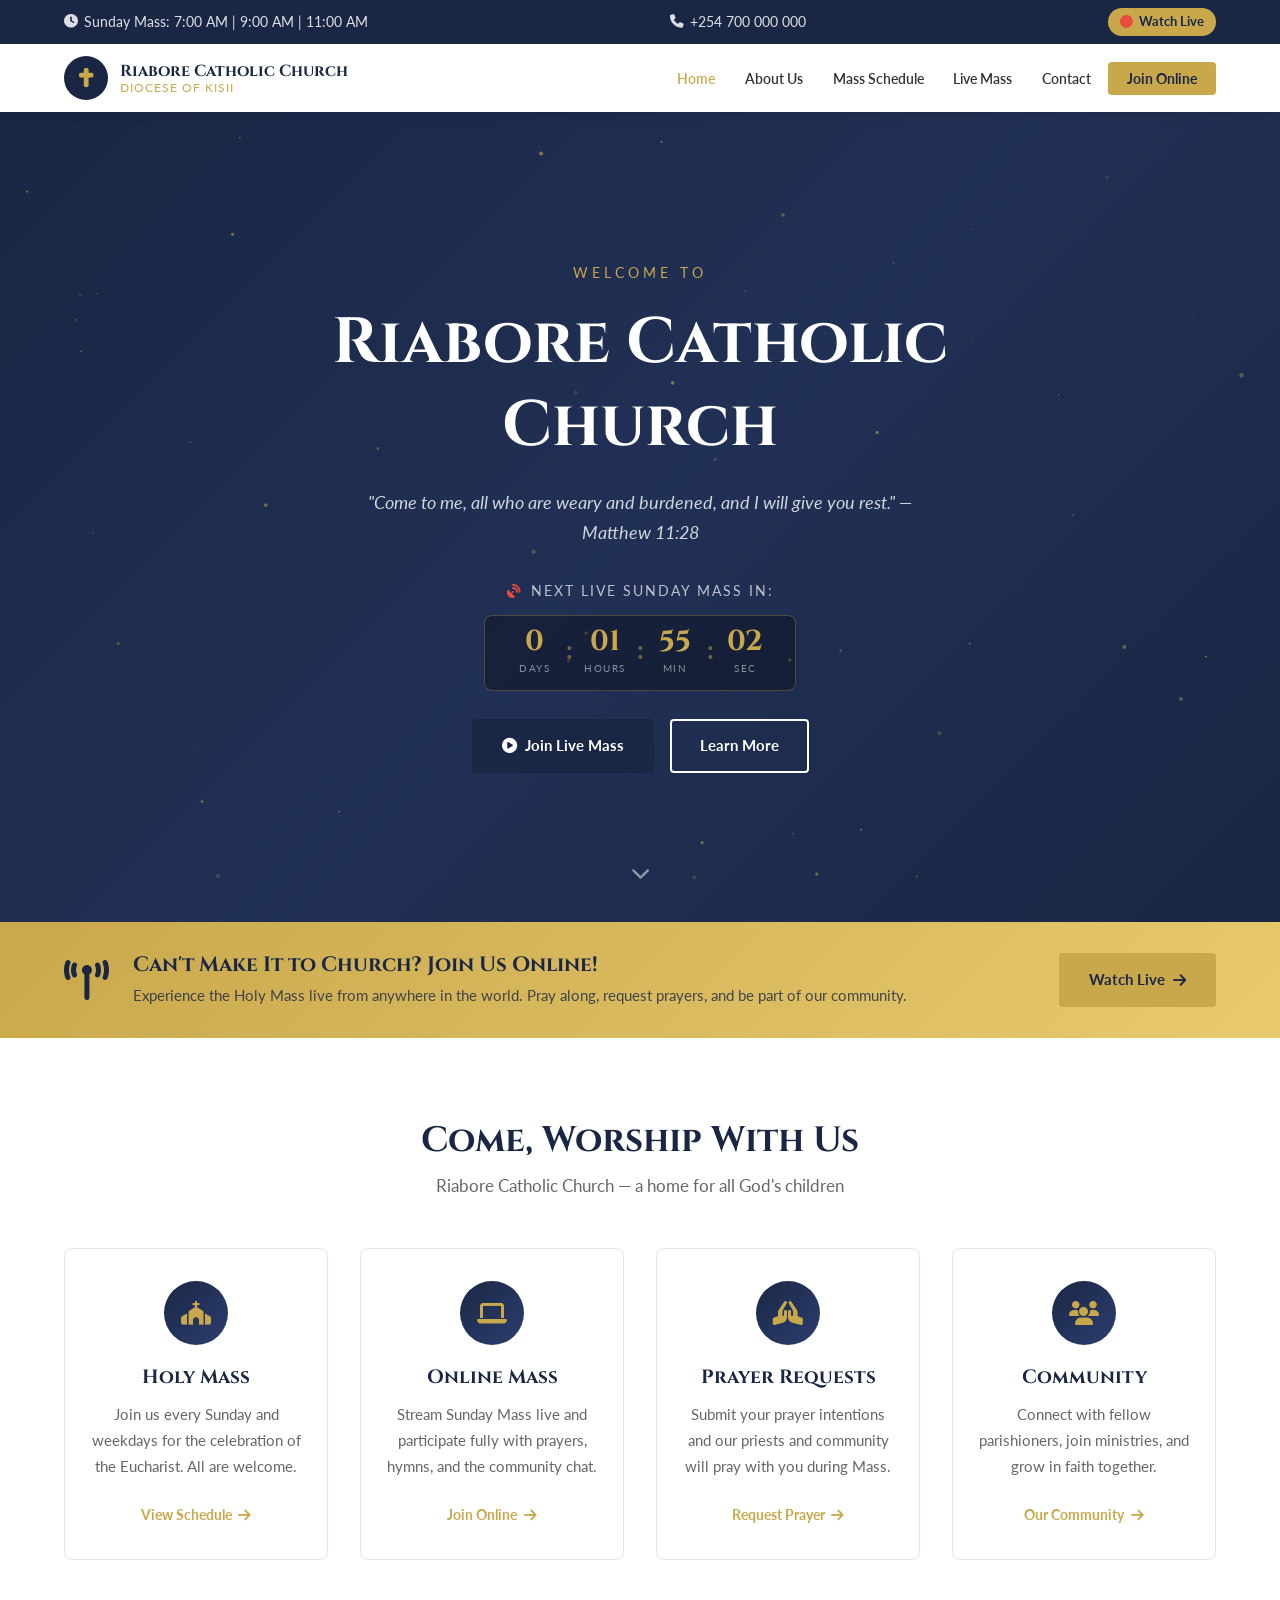
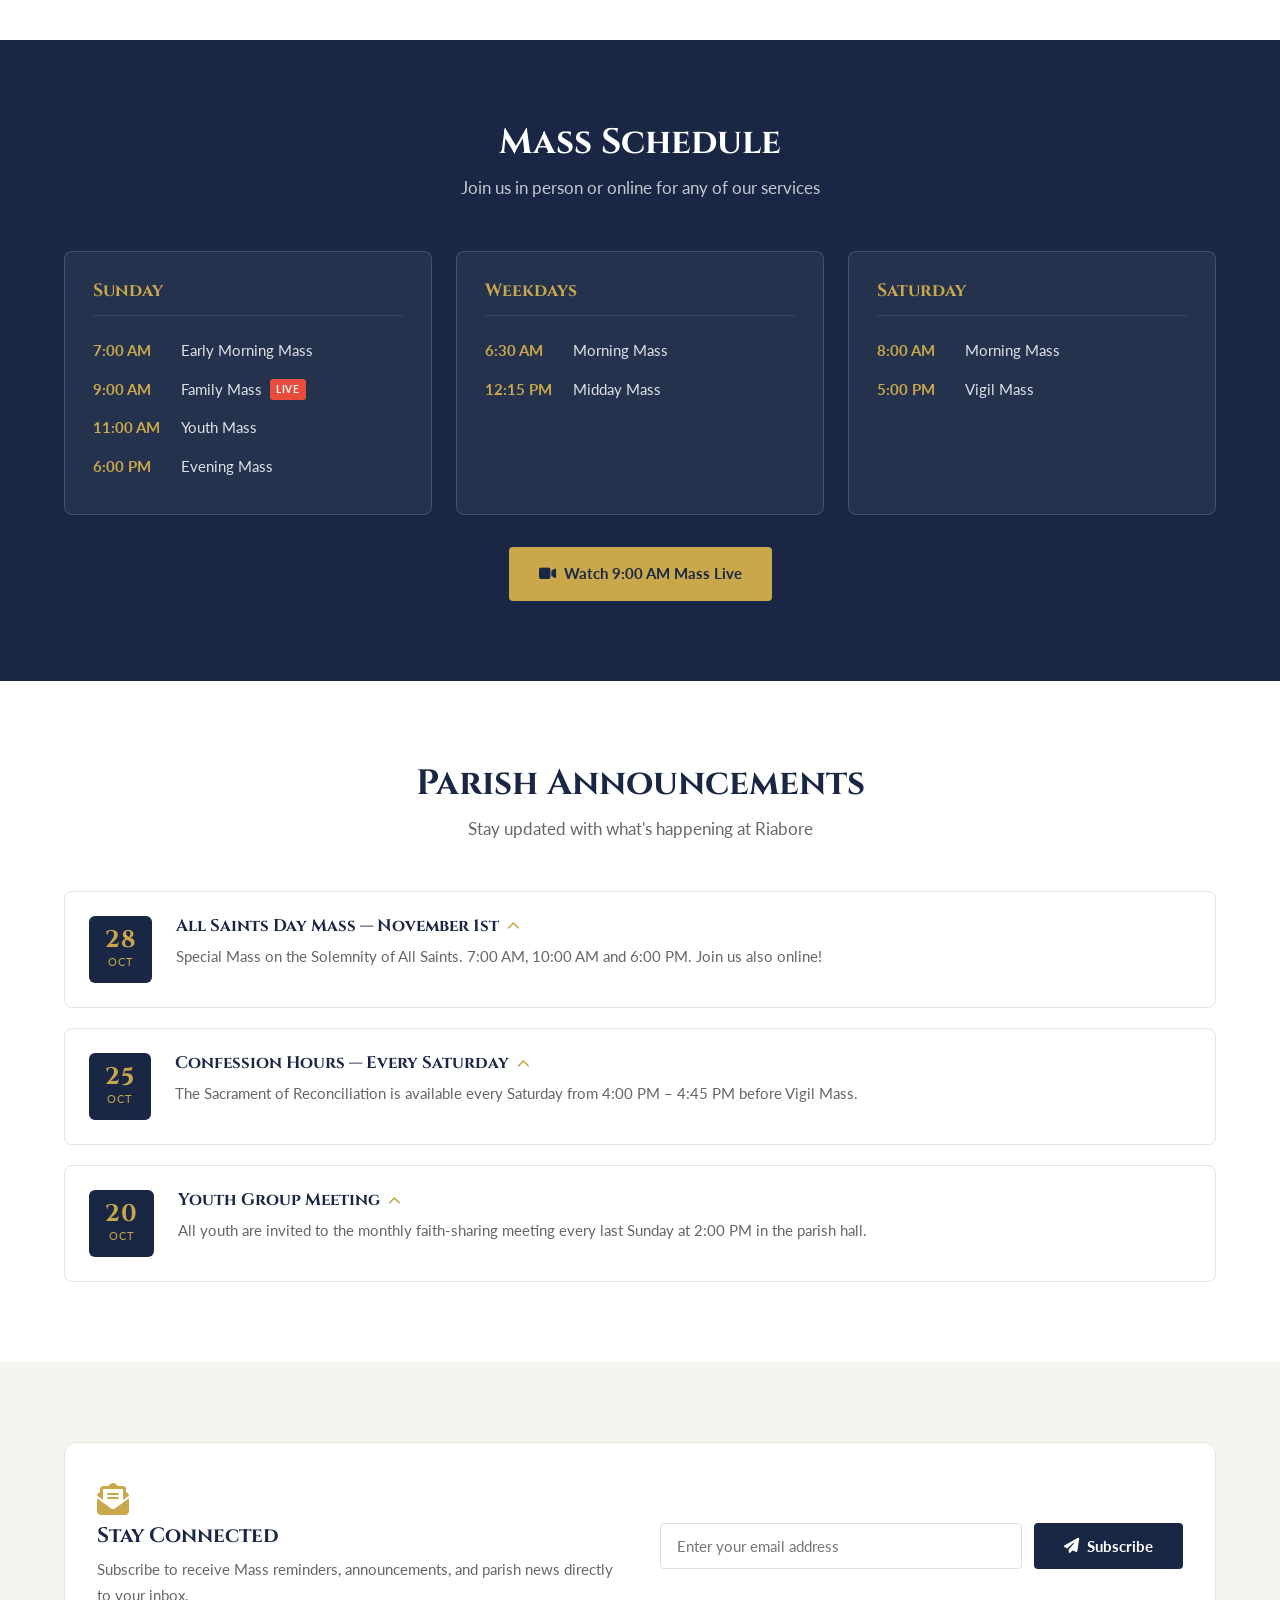
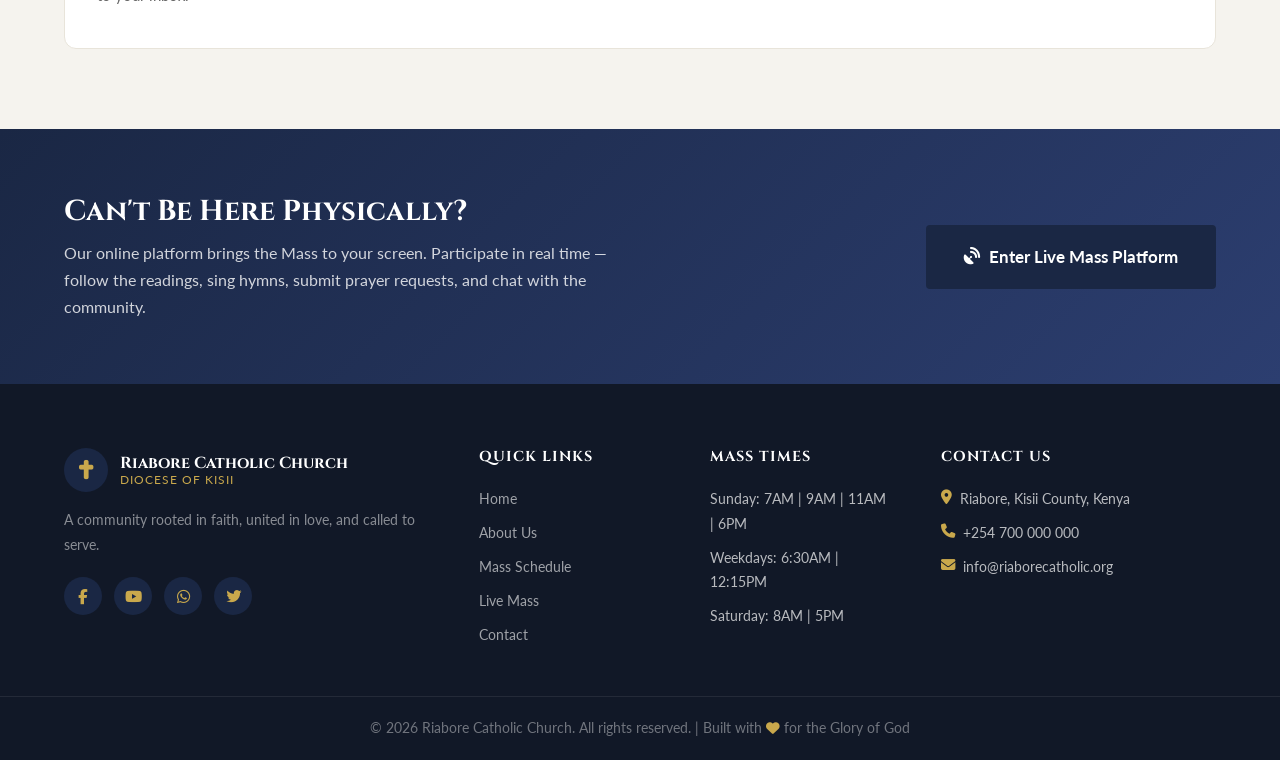
==== index.html @ 6af6143c "goddy" ====
<!DOCTYPE html>
<html lang="en">
<head>
  <meta charset="UTF-8" />
  <meta name="viewport" content="width=device-width, initial-scale=1.0"/>
  <title>Riabore Catholic Church</title>
  <link rel="stylesheet" href="style.css" />
  <link href="https://fonts.googleapis.com/css2?family=Cinzel:wght@400;600;700&family=Lato:wght@300;400;700&display=swap" rel="stylesheet"/>
  <link rel="stylesheet" href="https://cdnjs.cloudflare.com/ajax/libs/font-awesome/6.5.0/css/all.min.css"/>
</head>
<body>

  <!-- Top Bar -->
  <div class="top-bar">
    <div class="container">
      <span><i class="fas fa-clock"></i> Sunday Mass: 7:00 AM | 9:00 AM | 11:00 AM</span>
      <span><i class="fas fa-phone"></i> +254 700 000 000</span>
      <a href="live.html" class="live-badge"><i class="fas fa-circle pulse-red"></i> Watch Live</a>
    </div>
  </div>

  <!-- Navigation -->
  <nav class="navbar">
    <div class="container nav-inner">
      <div class="logo">
        <div class="logo-icon"><i class="fas fa-cross"></i></div>
        <div class="logo-text">
          <span class="church-name">Riabore Catholic Church</span>
          <span class="church-sub">Diocese of Kisii</span>
        </div>
      </div>
      <button class="hamburger" id="hamburger" aria-label="Toggle menu" aria-expanded="false">
        <span></span><span></span><span></span>
      </button>
      <ul class="nav-links" id="navLinks">
        <li><a href="index.html" class="active">Home</a></li>
        <li><a href="about.html">About Us</a></li>
        <li><a href="schedule.html">Mass Schedule</a></li>
        <li><a href="live.html">Live Mass</a></li>
        <li><a href="contact.html">Contact</a></li>
        <li><a href="live.html" class="btn-join">Join Online</a></li>
      </ul>
    </div>
  </nav>

  <!-- Hero Section -->
  <section class="hero">
    <div class="hero-overlay"></div>
    <!-- Particle canvas injected by app.js -->
    <div class="hero-content">
      <p class="hero-sub">Welcome to</p>
      <h1>Riabore Catholic Church</h1>
      <p class="hero-verse">"Come to me, all who are weary and burdened, and I will give you rest." — Matthew 11:28</p>

      <!-- Countdown Timer -->
      <div class="countdown-wrapper">
        <p class="countdown-label"><i class="fas fa-satellite-dish pulse-red"></i> Next Live Sunday Mass in:</p>
        <div id="massCountdown" class="countdown-display">
          <div class="countdown-unit"><span>--</span><small>Days</small></div>
          <div class="countdown-sep">:</div>
          <div class="countdown-unit"><span>--</span><small>Hours</small></div>
          <div class="countdown-sep">:</div>
          <div class="countdown-unit"><span>--</span><small>Min</small></div>
          <div class="countdown-sep">:</div>
          <div class="countdown-unit"><span>--</span><small>Sec</small></div>
        </div>
      </div>

      <div class="hero-buttons">
        <a href="live.html" class="btn btn-primary"><i class="fas fa-play-circle"></i> Join Live Mass</a>
        <a href="about.html" class="btn btn-outline">Learn More</a>
      </div>
    </div>
    <div class="hero-scroll"><i class="fas fa-chevron-down"></i></div>
  </section>

  <!-- Live Mass Banner -->
  <section class="live-banner">
    <div class="container live-banner-inner">
      <div class="live-icon"><i class="fas fa-broadcast-tower"></i></div>
      <div class="live-text">
        <h3>Can't Make It to Church? Join Us Online!</h3>
        <p>Experience the Holy Mass live from anywhere in the world. Pray along, request prayers, and be part of our community.</p>
      </div>
      <a href="live.html" class="btn btn-gold">Watch Live <i class="fas fa-arrow-right"></i></a>
    </div>
  </section>

  <!-- Quick Info Cards -->
  <section class="info-section section-pad">
    <div class="container">
      <div class="section-header">
        <h2>Come, Worship With Us</h2>
        <p>Riabore Catholic Church — a home for all God's children</p>
      </div>
      <div class="cards-grid">
        <div class="card">
          <div class="card-icon"><i class="fas fa-church"></i></div>
          <h3>Holy Mass</h3>
          <p>Join us every Sunday and weekdays for the celebration of the Eucharist. All are welcome.</p>
          <a href="schedule.html" class="card-link">View Schedule <i class="fas fa-arrow-right"></i></a>
        </div>
        <div class="card">
          <div class="card-icon"><i class="fas fa-laptop"></i></div>
          <h3>Online Mass</h3>
          <p>Stream Sunday Mass live and participate fully with prayers, hymns, and the community chat.</p>
          <a href="live.html" class="card-link">Join Online <i class="fas fa-arrow-right"></i></a>
        </div>
        <div class="card">
          <div class="card-icon"><i class="fas fa-hands-praying"></i></div>
          <h3>Prayer Requests</h3>
          <p>Submit your prayer intentions and our priests and community will pray with you during Mass.</p>
          <a href="live.html#prayer" class="card-link">Request Prayer <i class="fas fa-arrow-right"></i></a>
        </div>
        <div class="card">
          <div class="card-icon"><i class="fas fa-users"></i></div>
          <h3>Community</h3>
          <p>Connect with fellow parishioners, join ministries, and grow in faith together.</p>
          <a href="about.html" class="card-link">Our Community <i class="fas fa-arrow-right"></i></a>
        </div>
      </div>
    </div>
  </section>

  <!-- Mass Times Section -->
  <section class="mass-times section-pad bg-navy">
    <div class="container">
      <div class="section-header white">
        <h2>Mass Schedule</h2>
        <p>Join us in person or online for any of our services</p>
      </div>
      <div class="times-grid">
        <div class="time-card">
          <h3>Sunday</h3>
          <ul>
            <li><span>7:00 AM</span> Early Morning Mass</li>
            <li><span>9:00 AM</span> Family Mass <span class="tag-live">LIVE</span></li>
            <li><span>11:00 AM</span> Youth Mass</li>
            <li><span>6:00 PM</span> Evening Mass</li>
          </ul>
        </div>
        <div class="time-card">
          <h3>Weekdays</h3>
          <ul>
            <li><span>6:30 AM</span> Morning Mass</li>
            <li><span>12:15 PM</span> Midday Mass</li>
          </ul>
        </div>
        <div class="time-card">
          <h3>Saturday</h3>
          <ul>
            <li><span>8:00 AM</span> Morning Mass</li>
            <li><span>5:00 PM</span> Vigil Mass</li>
          </ul>
        </div>
      </div>
      <div style="text-align:center; margin-top:2rem;">
        <a href="live.html" class="btn btn-gold"><i class="fas fa-video"></i> Watch 9:00 AM Mass Live</a>
      </div>
    </div>
  </section>

  <!-- Announcements -->
  <section class="announcements section-pad">
    <div class="container">
      <div class="section-header">
        <h2>Parish Announcements</h2>
        <p>Stay updated with what's happening at Riabore</p>
      </div>
      <div class="announce-list">
        <div class="announce-item">
          <div class="announce-date"><span>28</span>OCT</div>
          <div class="announce-body">
            <h4>All Saints Day Mass — November 1st</h4>
            <p>Special Mass on the Solemnity of All Saints. 7:00 AM, 10:00 AM and 6:00 PM. Join us also online!</p>
          </div>
        </div>
        <div class="announce-item">
          <div class="announce-date"><span>25</span>OCT</div>
          <div class="announce-body">
            <h4>Confession Hours — Every Saturday</h4>
            <p>The Sacrament of Reconciliation is available every Saturday from 4:00 PM – 4:45 PM before Vigil Mass.</p>
          </div>
        </div>
        <div class="announce-item">
          <div class="announce-date"><span>20</span>OCT</div>
          <div class="announce-body">
            <h4>Youth Group Meeting</h4>
            <p>All youth are invited to the monthly faith-sharing meeting every last Sunday at 2:00 PM in the parish hall.</p>
          </div>
        </div>
      </div>
    </div>
  </section>

  <!-- Newsletter Signup -->
  <section class="section-pad bg-light" id="newsletterSection">
    <div class="container">
      <div class="newsletter-box">
        <div class="newsletter-text">
          <i class="fas fa-envelope-open-text"></i>
          <h3>Stay Connected</h3>
          <p>Subscribe to receive Mass reminders, announcements, and parish news directly to your inbox.</p>
        </div>
        <form class="newsletter-form" novalidate>
          <input type="email" placeholder="Enter your email address" required aria-label="Email address"/>
          <button type="submit" class="btn btn-primary">
            <i class="fas fa-paper-plane"></i> Subscribe
          </button>
        </form>
      </div>
    </div>
  </section>

  <!-- CTA Section -->
  <section class="cta-section">
    <div class="container cta-inner">
      <div class="cta-text">
        <h2>Can't Be Here Physically?</h2>
        <p>Our online platform brings the Mass to your screen. Participate in real time — follow the readings, sing hymns, submit prayer requests, and chat with the community.</p>
      </div>
      <a href="live.html" class="btn btn-primary btn-lg"><i class="fas fa-satellite-dish"></i> Enter Live Mass Platform</a>
    </div>
  </section>

  <!-- Footer -->
  <footer class="footer">
    <div class="container footer-grid">
      <div class="footer-col">
        <div class="logo">
          <div class="logo-icon"><i class="fas fa-cross"></i></div>
          <div class="logo-text">
            <span class="church-name">Riabore Catholic Church</span>
            <span class="church-sub">Diocese of Kisii</span>
          </div>
        </div>
        <p class="footer-desc">A community rooted in faith, united in love, and called to serve.</p>
        <div class="social-links">
          <a href="#" title="Facebook"><i class="fab fa-facebook-f"></i></a>
          <a href="#" title="YouTube"><i class="fab fa-youtube"></i></a>
          <a href="#" title="WhatsApp"><i class="fab fa-whatsapp"></i></a>
          <a href="#" title="Twitter"><i class="fab fa-twitter"></i></a>
        </div>
      </div>
      <div class="footer-col">
        <h4>Quick Links</h4>
        <ul>
          <li><a href="index.html">Home</a></li>
          <li><a href="about.html">About Us</a></li>
          <li><a href="schedule.html">Mass Schedule</a></li>
          <li><a href="live.html">Live Mass</a></li>
          <li><a href="contact.html">Contact</a></li>
        </ul>
      </div>
      <div class="footer-col">
        <h4>Mass Times</h4>
        <ul>
          <li>Sunday: 7AM | 9AM | 11AM | 6PM</li>
          <li>Weekdays: 6:30AM | 12:15PM</li>
          <li>Saturday: 8AM | 5PM</li>
        </ul>
      </div>
      <div class="footer-col">
        <h4>Contact Us</h4>
        <ul>
          <li><i class="fas fa-map-marker-alt"></i> Riabore, Kisii County, Kenya</li>
          <li><i class="fas fa-phone"></i> +254 700 000 000</li>
          <li><i class="fas fa-envelope"></i> info@riaborecatholic.org</li>
        </ul>
      </div>
    </div>
    <div class="footer-bottom">
      <p>&copy; 2026 Riabore Catholic Church. All rights reserved. | Built with <i class="fas fa-heart" style="color:#c9a84c"></i> for the Glory of God</p>
    </div>
  </footer>

  <script src="app.js"></script>
</body>
</html>
---- style.css ----
/* ===================================================
   RIABORE CATHOLIC CHURCH — MAIN STYLESHEET
   Color Palette:
   --navy:  #1a2744
   --gold:  #c9a84c
   --white: #ffffff
   --light: #f5f3ee
   --text:  #333333
=================================================== */

/* --- Reset & Base --- */
*, *::before, *::after { box-sizing: border-box; margin: 0; padding: 0; }

html { scroll-behavior: smooth; }

body {
  font-family: 'Lato', sans-serif;
  color: #333;
  background: #fff;
  line-height: 1.7;
}

h1, h2, h3, h4 {
  font-family: 'Cinzel', serif;
  line-height: 1.3;
}

a { text-decoration: none; color: inherit; }

img { max-width: 100%; }

ul { list-style: none; }

.container {
  max-width: 1200px;
  margin: 0 auto;
  padding: 0 1.5rem;
}

.section-pad { padding: 5rem 0; }
.bg-light { background: #f5f3ee; }
.bg-navy { background: #1a2744; }

/* --- Section Headers --- */
.section-header {
  text-align: center;
  margin-bottom: 3rem;
}
.section-header h2 {
  font-size: 2.2rem;
  color: #1a2744;
  margin-bottom: 0.5rem;
}
.section-header p {
  color: #666;
  font-size: 1.05rem;
}
.section-header.white h2 { color: #fff; }
.section-header.white p  { color: rgba(255,255,255,0.75); }

.section-label {
  text-transform: uppercase;
  letter-spacing: 3px;
  font-size: 0.8rem;
  color: #c9a84c;
  font-weight: 700;
  margin-bottom: 0.5rem;
}

/* --- Buttons --- */
.btn {
  display: inline-flex;
  align-items: center;
  gap: 0.5rem;
  padding: 0.75rem 1.75rem;
  border-radius: 4px;
  font-family: 'Lato', sans-serif;
  font-weight: 700;
  font-size: 0.95rem;
  cursor: pointer;
  border: 2px solid transparent;
  transition: all 0.25s;
}
.btn-primary {
  background: #1a2744;
  color: #fff;
  border-color: #1a2744;
}
.btn-primary:hover { background: #c9a84c; border-color: #c9a84c; }
.btn-gold {
  background: #c9a84c;
  color: #1a2744;
  border-color: #c9a84c;
  font-weight: 700;
}
.btn-gold:hover { background: #b8943a; border-color: #b8943a; }
.btn-outline {
  background: transparent;
  color: #fff;
  border-color: #fff;
}
.btn-outline:hover { background: #fff; color: #1a2744; }
.btn-lg { padding: 1rem 2.25rem; font-size: 1.05rem; }
.full-width { width: 100%; justify-content: center; }

/* --- Top Bar --- */
.top-bar {
  background: #1a2744;
  color: rgba(255,255,255,0.85);
  font-size: 0.85rem;
  padding: 0.5rem 0;
}
.top-bar .container {
  display: flex;
  align-items: center;
  justify-content: space-between;
  gap: 1rem;
  flex-wrap: wrap;
}
.top-bar span { display: flex; align-items: center; gap: 0.4rem; }
.live-badge {
  background: #c9a84c;
  color: #1a2744;
  padding: 0.2rem 0.75rem;
  border-radius: 20px;
  font-weight: 700;
  font-size: 0.8rem;
  display: flex;
  align-items: center;
  gap: 0.4rem;
}
.pulse-red { color: #e74c3c; animation: pulse 1.2s infinite; }
@keyframes pulse { 0%, 100% { opacity: 1; } 50% { opacity: 0.3; } }

/* --- Navbar --- */
.navbar {
  background: #fff;
  box-shadow: 0 2px 12px rgba(0,0,0,0.08);
  position: sticky;
  top: 0;
  z-index: 1000;
  padding: 0.75rem 0;
}
.navbar.navbar-dark {
  background: #1a2744;
}
.nav-inner {
  display: flex;
  align-items: center;
  justify-content: space-between;
  gap: 1rem;
}
.logo {
  display: flex;
  align-items: center;
  gap: 0.75rem;
}
.logo-icon {
  width: 44px;
  height: 44px;
  background: #1a2744;
  color: #c9a84c;
  border-radius: 50%;
  display: flex;
  align-items: center;
  justify-content: center;
  font-size: 1.2rem;
  flex-shrink: 0;
}
.navbar-dark .logo-icon { background: #c9a84c; color: #1a2744; }
.logo-text { display: flex; flex-direction: column; line-height: 1.2; }
.church-name {
  font-family: 'Cinzel', serif;
  font-weight: 700;
  font-size: 1rem;
  color: #1a2744;
}
.navbar-dark .church-name { color: #fff; }
.church-sub { font-size: 0.72rem; color: #c9a84c; text-transform: uppercase; letter-spacing: 1px; }

.nav-links {
  display: flex;
  align-items: center;
  gap: 0.25rem;
  list-style: none;
}
.nav-links a {
  padding: 0.5rem 0.8rem;
  border-radius: 4px;
  font-weight: 600;
  font-size: 0.9rem;
  color: #333;
  transition: color 0.2s;
}
.navbar-dark .nav-links a { color: rgba(255,255,255,0.85); }
.nav-links a:hover, .nav-links a.active { color: #c9a84c; }
.btn-join {
  background: #c9a84c !important;
  color: #1a2744 !important;
  padding: 0.5rem 1.2rem !important;
  border-radius: 4px;
  font-weight: 700 !important;
}
.btn-join:hover { background: #b8943a !important; }

/* Hamburger */
.hamburger {
  display: none;
  flex-direction: column;
  gap: 5px;
  background: none;
  border: none;
  cursor: pointer;
  padding: 4px;
}
.hamburger span {
  display: block;
  width: 24px;
  height: 2px;
  background: #333;
  transition: all 0.3s;
  border-radius: 2px;
}
.navbar-dark .hamburger span { background: #fff; }

/* --- Hero --- */
.hero {
  position: relative;
  min-height: 90vh;
  display: flex;
  align-items: center;
  justify-content: center;
  text-align: center;
  background: linear-gradient(135deg, #1a2744 0%, #2c3e70 50%, #1a2744 100%);
  overflow: hidden;
}
.hero::before {
  content: '';
  position: absolute;
  inset: 0;
  background: url("data:image/svg+xml,%3Csvg xmlns='http://www.w3.org/2000/svg' width='80' height='80'%3E%3Ccircle cx='40' cy='40' r='1' fill='rgba(201,168,76,0.15)'/%3E%3C/svg%3E");
}
.hero-overlay {
  position: absolute;
  inset: 0;
  background: rgba(26, 39, 68, 0.6);
}
.hero-content {
  position: relative;
  z-index: 2;
  padding: 2rem;
  max-width: 800px;
}
.hero-sub {
  text-transform: uppercase;
  letter-spacing: 4px;
  font-size: 0.9rem;
  color: #c9a84c;
  margin-bottom: 1rem;
}
.hero h1 {
  font-size: clamp(2rem, 6vw, 4rem);
  color: #fff;
  margin-bottom: 1.25rem;
}
.hero-verse {
  font-size: 1.1rem;
  color: rgba(255,255,255,0.8);
  font-style: italic;
  margin-bottom: 2rem;
  max-width: 600px;
  margin-left: auto;
  margin-right: auto;
}
.hero-buttons { display: flex; gap: 1rem; justify-content: center; flex-wrap: wrap; }
.hero-scroll {
  position: absolute;
  bottom: 2rem;
  left: 50%;
  transform: translateX(-50%);
  color: rgba(255,255,255,0.5);
  animation: bounce 2s infinite;
  font-size: 1.2rem;
}
@keyframes bounce { 0%,100% { transform: translateX(-50%) translateY(0); } 50% { transform: translateX(-50%) translateY(8px); } }

/* --- Live Banner --- */
.live-banner {
  background: linear-gradient(135deg, #c9a84c, #e8c96e);
  padding: 1.5rem 0;
}
.live-banner-inner {
  display: flex;
  align-items: center;
  gap: 1.5rem;
  flex-wrap: wrap;
}
.live-icon {
  font-size: 2.5rem;
  color: #1a2744;
  flex-shrink: 0;
}
.live-text { flex: 1; }
.live-text h3 { color: #1a2744; font-size: 1.3rem; margin-bottom: 0.25rem; }
.live-text p { color: rgba(26,39,68,0.8); font-size: 0.95rem; }

/* --- Info Cards --- */
.cards-grid {
  display: grid;
  grid-template-columns: repeat(auto-fit, minmax(240px, 1fr));
  gap: 2rem;
}
.card {
  background: #fff;
  border: 1px solid #e8e4da;
  border-radius: 8px;
  padding: 2rem 1.5rem;
  text-align: center;
  transition: box-shadow 0.25s, transform 0.25s;
}
.card:hover { box-shadow: 0 8px 30px rgba(26,39,68,0.12); transform: translateY(-4px); }
.card-icon {
  width: 64px; height: 64px;
  background: linear-gradient(135deg, #1a2744, #2c3e70);
  color: #c9a84c;
  border-radius: 50%;
  display: flex; align-items: center; justify-content: center;
  font-size: 1.5rem;
  margin: 0 auto 1.25rem;
}
.card h3 { font-size: 1.2rem; color: #1a2744; margin-bottom: 0.75rem; }
.card p { color: #666; font-size: 0.95rem; margin-bottom: 1.25rem; }
.card-link { color: #c9a84c; font-weight: 700; font-size: 0.9rem; display: inline-flex; align-items: center; gap: 0.4rem; }
.card-link:hover { color: #1a2744; }

/* --- Mass Times --- */
.times-grid {
  display: grid;
  grid-template-columns: repeat(auto-fit, minmax(220px, 1fr));
  gap: 1.5rem;
}
.time-card {
  background: rgba(255,255,255,0.05);
  border: 1px solid rgba(255,255,255,0.15);
  border-radius: 8px;
  padding: 1.75rem;
}
.time-card h3 {
  color: #c9a84c;
  font-size: 1.1rem;
  margin-bottom: 1rem;
  border-bottom: 1px solid rgba(255,255,255,0.1);
  padding-bottom: 0.75rem;
}
.time-card li {
  color: rgba(255,255,255,0.85);
  padding: 0.4rem 0;
  font-size: 0.95rem;
  display: flex;
  align-items: center;
  gap: 0.5rem;
  flex-wrap: wrap;
}
.time-card li span:first-child { color: #c9a84c; font-weight: 700; min-width: 5rem; }
.tag-live {
  background: #e74c3c;
  color: #fff;
  font-size: 0.65rem;
  font-weight: 700;
  padding: 0.1rem 0.4rem;
  border-radius: 3px;
  letter-spacing: 0.5px;
}

/* --- Announcements --- */
.announce-list { display: flex; flex-direction: column; gap: 1.25rem; }
.announce-item {
  display: flex;
  gap: 1.5rem;
  background: #fff;
  border: 1px solid #e8e4da;
  border-radius: 8px;
  padding: 1.5rem;
  align-items: flex-start;
  transition: box-shadow 0.2s;
}
.announce-item:hover { box-shadow: 0 4px 20px rgba(0,0,0,0.08); }
.announce-date {
  background: #1a2744;
  color: #c9a84c;
  border-radius: 6px;
  padding: 0.75rem 1rem;
  text-align: center;
  min-width: 60px;
  flex-shrink: 0;
}
.announce-date span { display: block; font-family: 'Cinzel', serif; font-size: 1.5rem; font-weight: 700; line-height: 1; }
.announce-date { font-size: 0.7rem; text-transform: uppercase; letter-spacing: 1px; }
.announce-body h4 { color: #1a2744; font-size: 1.05rem; margin-bottom: 0.4rem; }
.announce-body p { color: #666; font-size: 0.95rem; }

/* --- CTA Section --- */
.cta-section {
  background: linear-gradient(135deg, #1a2744, #2c3e70);
  padding: 4rem 0;
}
.cta-inner {
  display: flex;
  align-items: center;
  justify-content: space-between;
  gap: 2rem;
  flex-wrap: wrap;
}
.cta-text h2 { color: #fff; font-size: 1.8rem; margin-bottom: 0.5rem; }
.cta-text p  { color: rgba(255,255,255,0.8); max-width: 580px; }

/* --- Page Header --- */
.page-header {
  position: relative;
  background: linear-gradient(135deg, #1a2744 0%, #2c3e70 100%);
  padding: 6rem 0 4rem;
  text-align: center;
}
.page-header-overlay {
  position: absolute;
  inset: 0;
  background: rgba(26,39,68,0.5);
}
.page-header .container { position: relative; z-index: 2; }
.page-header h1 { color: #fff; font-size: clamp(1.8rem, 5vw, 3rem); margin-bottom: 0.5rem; }
.page-header p { color: rgba(255,255,255,0.8); font-size: 1.1rem; margin-bottom: 1rem; }
.breadcrumb {
  display: inline-flex;
  align-items: center;
  gap: 0.5rem;
  font-size: 0.85rem;
  color: rgba(255,255,255,0.6);
}
.breadcrumb a { color: #c9a84c; }
.breadcrumb i { font-size: 0.65rem; }

/* --- Two Col Layout --- */
.two-col {
  display: grid;
  grid-template-columns: 1fr 1fr;
  gap: 4rem;
  align-items: center;
}
.col-text h2 { font-size: 2rem; color: #1a2744; margin-bottom: 1rem; }
.col-text p { color: #555; margin-bottom: 1rem; }
.image-placeholder {
  border-radius: 12px;
  background: linear-gradient(135deg, #1a2744, #2c3e70);
  padding: 4rem 2rem;
  text-align: center;
  color: rgba(255,255,255,0.7);
}
.image-placeholder i { font-size: 5rem; color: #c9a84c; margin-bottom: 1rem; display: block; }
.image-placeholder p { font-family: 'Cinzel', serif; font-size: 1.1rem; }

/* --- Mission/Vision --- */
.mv-grid {
  display: grid;
  grid-template-columns: repeat(auto-fit, minmax(250px, 1fr));
  gap: 2rem;
}
.mv-card {
  background: #fff;
  border-radius: 8px;
  padding: 2.5rem 2rem;
  text-align: center;
  box-shadow: 0 4px 20px rgba(0,0,0,0.07);
}
.mv-icon {
  width: 64px; height: 64px;
  background: #c9a84c;
  color: #1a2744;
  border-radius: 50%;
  display: flex; align-items: center; justify-content: center;
  font-size: 1.5rem;
  margin: 0 auto 1.25rem;
}
.mv-card h3 { color: #1a2744; margin-bottom: 0.75rem; }
.mv-card p  { color: #666; font-size: 0.95rem; }

/* --- Priests --- */
.priests-grid {
  display: grid;
  grid-template-columns: repeat(auto-fit, minmax(260px, 1fr));
  gap: 2rem;
}
.priest-card {
  background: #fff;
  border: 1px solid #e8e4da;
  border-radius: 8px;
  padding: 2.5rem 1.5rem;
  text-align: center;
  transition: box-shadow 0.25s;
}
.priest-card:hover { box-shadow: 0 8px 30px rgba(0,0,0,0.1); }
.priest-avatar {
  width: 80px; height: 80px;
  background: #1a2744;
  color: #c9a84c;
  border-radius: 50%;
  display: flex; align-items: center; justify-content: center;
  font-size: 2rem;
  margin: 0 auto 1.25rem;
}
.priest-card h3  { color: #1a2744; margin-bottom: 0.25rem; }
.priest-role {
  display: inline-block;
  background: #c9a84c;
  color: #1a2744;
  font-size: 0.75rem;
  font-weight: 700;
  padding: 0.2rem 0.75rem;
  border-radius: 20px;
  margin-bottom: 0.75rem;
  text-transform: uppercase;
  letter-spacing: 0.5px;
}
.priest-card p { color: #666; font-size: 0.92rem; }

/* --- Ministries --- */
.ministry-grid {
  display: grid;
  grid-template-columns: repeat(auto-fit, minmax(200px, 1fr));
  gap: 1.5rem;
}
.ministry-item {
  background: rgba(255,255,255,0.07);
  border: 1px solid rgba(255,255,255,0.12);
  border-radius: 8px;
  padding: 2rem 1.5rem;
  text-align: center;
  transition: background 0.2s;
}
.ministry-item:hover { background: rgba(201,168,76,0.15); }
.ministry-item i    { font-size: 2rem; color: #c9a84c; margin-bottom: 0.75rem; display: block; }
.ministry-item h4   { color: #fff; margin-bottom: 0.4rem; font-size: 1rem; }
.ministry-item p    { color: rgba(255,255,255,0.65); font-size: 0.88rem; }

/* --- Schedule Table --- */
.schedule-table-wrap { overflow-x: auto; }
.schedule-table {
  width: 100%;
  border-collapse: collapse;
  font-size: 0.95rem;
}
.schedule-table th {
  background: #1a2744;
  color: #c9a84c;
  padding: 1rem 1.25rem;
  text-align: left;
  font-family: 'Cinzel', serif;
  font-size: 0.85rem;
  text-transform: uppercase;
  letter-spacing: 1px;
}
.schedule-table td {
  padding: 0.85rem 1.25rem;
  border-bottom: 1px solid #e8e4da;
  color: #444;
}
.schedule-table tr:hover td { background: #f9f7f2; }
.sunday-row   td { background: #fdf9f0; }
.saturday-row td { background: #f8f0ff; }
.day-cell strong { font-family: 'Cinzel', serif; color: #1a2744; }
.watch-link {
  color: #c9a84c;
  font-weight: 700;
  display: inline-flex;
  align-items: center;
  gap: 0.3rem;
}

/* --- Sacraments --- */
.sacraments-grid {
  display: grid;
  grid-template-columns: repeat(auto-fit, minmax(240px, 1fr));
  gap: 1.5rem;
}
.sacrament-card {
  background: #fff;
  border-radius: 8px;
  padding: 2rem;
  text-align: center;
  box-shadow: 0 4px 20px rgba(0,0,0,0.07);
}
.sac-icon {
  width: 56px; height: 56px;
  background: linear-gradient(135deg, #1a2744, #2c3e70);
  color: #c9a84c;
  border-radius: 50%;
  display: flex; align-items: center; justify-content: center;
  font-size: 1.3rem;
  margin: 0 auto 1rem;
}
.sacrament-card h3 { color: #1a2744; margin-bottom: 0.5rem; }
.sacrament-card p  { color: #666; font-size: 0.92rem; }

/* --- Events List --- */
.events-list { display: flex; flex-direction: column; gap: 1.25rem; }
.event-item {
  display: flex;
  gap: 1.5rem;
  background: #fff;
  border: 1px solid #e8e4da;
  border-radius: 8px;
  padding: 1.5rem;
  align-items: flex-start;
}
.event-date-box {
  background: #1a2744;
  color: #c9a84c;
  border-radius: 6px;
  padding: 0.75rem 1rem;
  text-align: center;
  min-width: 64px;
  flex-shrink: 0;
}
.event-day   { display: block; font-family: 'Cinzel', serif; font-size: 1.75rem; font-weight: 700; line-height: 1; }
.event-month { font-size: 0.7rem; text-transform: uppercase; letter-spacing: 1px; }
.event-info h3 { color: #1a2744; font-size: 1.1rem; margin-bottom: 0.4rem; display: flex; align-items: center; gap: 0.5rem; flex-wrap: wrap; }
.event-info p  { color: #666; font-size: 0.92rem; margin-bottom: 0.25rem; }
.event-info a  { color: #c9a84c; }

/* --- Contact Page --- */
.contact-layout {
  display: grid;
  grid-template-columns: 1fr 1.2fr;
  gap: 4rem;
  align-items: start;
}
.contact-info h2 { color: #1a2744; font-size: 2rem; margin-bottom: 1rem; }
.contact-info p  { color: #555; margin-bottom: 1.5rem; }
.contact-details { display: flex; flex-direction: column; gap: 1.25rem; margin-bottom: 2rem; }
.contact-item {
  display: flex;
  gap: 1rem;
  align-items: flex-start;
}
.contact-icon {
  width: 44px; height: 44px;
  background: #1a2744;
  color: #c9a84c;
  border-radius: 50%;
  display: flex; align-items: center; justify-content: center;
  font-size: 1rem;
  flex-shrink: 0;
}
.contact-item h4 { color: #1a2744; margin-bottom: 0.2rem; font-size: 0.95rem; }
.contact-item p  { color: #666; font-size: 0.92rem; }
.social-section h4 { color: #1a2744; margin-bottom: 0.75rem; }
.social-links { display: flex; gap: 0.75rem; }
.social-links a {
  width: 38px; height: 38px;
  background: #1a2744;
  color: #c9a84c;
  border-radius: 50%;
  display: flex; align-items: center; justify-content: center;
  font-size: 0.95rem;
  transition: background 0.2s;
}
.social-links a:hover { background: #c9a84c; color: #1a2744; }
.social-links.large a { width: 46px; height: 46px; font-size: 1.1rem; }

/* Contact Form */
.contact-form-wrap h2 { color: #1a2744; font-size: 1.8rem; margin-bottom: 1.5rem; }
.contact-form { display: flex; flex-direction: column; gap: 1rem; }
.form-row { display: grid; grid-template-columns: 1fr 1fr; gap: 1rem; }
.form-group { display: flex; flex-direction: column; gap: 0.4rem; }
.form-group label { font-size: 0.88rem; font-weight: 700; color: #333; }
.form-group input,
.form-group textarea,
.form-group select {
  padding: 0.75rem 1rem;
  border: 1.5px solid #ddd;
  border-radius: 4px;
  font-family: 'Lato', sans-serif;
  font-size: 0.95rem;
  color: #333;
  transition: border-color 0.2s;
}
.form-group input:focus,
.form-group textarea:focus,
.form-group select:focus {
  outline: none;
  border-color: #c9a84c;
}
.form-success {
  display: flex;
  flex-direction: column;
  align-items: center;
  text-align: center;
  gap: 0.75rem;
  padding: 3rem;
  border: 1px solid #e8e4da;
  border-radius: 8px;
}
.form-success i { font-size: 3rem; color: #2ecc71; }
.form-success h3 { color: #1a2744; }
.form-success p  { color: #666; }

/* Map */
.map-section { background: #f5f3ee; }
.map-placeholder {
  padding: 5rem 2rem;
  text-align: center;
}
.map-placeholder i  { font-size: 4rem; color: #c9a84c; margin-bottom: 1rem; display: block; }
.map-placeholder h3 { font-size: 1.5rem; color: #1a2744; margin-bottom: 0.5rem; }
.map-placeholder p  { color: #666; margin-bottom: 1.5rem; }

/* ===================================================
   LIVE PAGE STYLES
=================================================== */

.live-page { background: #0e1520; }

.live-hero-bar {
  background: linear-gradient(135deg, #1a2744, #0e1520);
  padding: 2rem 0;
  border-bottom: 2px solid #c9a84c;
}
.live-hero-inner { text-align: center; }
.live-indicator {
  display: inline-flex;
  align-items: center;
  gap: 0.5rem;
  background: #e74c3c;
  color: #fff;
  padding: 0.35rem 1rem;
  border-radius: 20px;
  font-size: 0.78rem;
  font-weight: 700;
  letter-spacing: 2px;
  margin-bottom: 0.75rem;
}
.live-dot {
  width: 8px; height: 8px;
  background: #fff;
  border-radius: 50%;
  animation: pulse 1.2s infinite;
}
.live-title { color: #fff; font-size: clamp(1.5rem, 4vw, 2.5rem); margin-bottom: 0.5rem; }
.live-sub   { color: rgba(255,255,255,0.65); font-size: 1rem; }

/* Layout */
.live-layout {
  display: grid;
  grid-template-columns: 1fr 380px;
  gap: 1.5rem;
  padding-top: 1.5rem;
  padding-bottom: 3rem;
  align-items: start;
}
.live-main { display: flex; flex-direction: column; gap: 1.25rem; }

/* Video */
.video-wrapper {
  position: relative;
  aspect-ratio: 16 / 9;
  background: #000;
  border-radius: 8px;
  overflow: hidden;
}
.video-wrapper iframe { position: absolute; inset: 0; width: 100%; height: 100%; }
.video-overlay {
  position: absolute;
  inset: 0;
  background: rgba(14,21,32,0.92);
  display: flex;
  align-items: center;
  justify-content: center;
  z-index: 5;
}
.video-overlay-content { text-align: center; padding: 2rem; }
.video-overlay-content i { font-size: 3rem; color: #c9a84c; margin-bottom: 1rem; display: block; }
.video-overlay-content h2 { color: #fff; font-size: 1.8rem; margin-bottom: 0.75rem; }
.video-overlay-content p  { color: rgba(255,255,255,0.7); margin-bottom: 1.5rem; }

/* Viewer Bar */
.viewer-bar {
  background: #1a2744;
  border-radius: 8px;
  padding: 0.75rem 1.25rem;
  display: flex;
  align-items: center;
  justify-content: space-between;
  gap: 1rem;
  flex-wrap: wrap;
}
.viewer-count {
  color: rgba(255,255,255,0.75);
  font-size: 0.9rem;
  display: flex;
  align-items: center;
  gap: 0.4rem;
}
.viewer-count span { color: #c9a84c; font-weight: 700; font-size: 1.1rem; }
.mass-status { display: flex; align-items: center; gap: 0.75rem; }
.status-badge {
  font-size: 0.75rem;
  font-weight: 700;
  padding: 0.25rem 0.6rem;
  border-radius: 3px;
  letter-spacing: 1px;
}
.status-live { background: #e74c3c; color: #fff; animation: pulse 2s infinite; }
.mass-part   { color: #c9a84c; font-size: 0.9rem; font-weight: 600; }
.viewer-actions { display: flex; gap: 0.5rem; }
.icon-btn {
  width: 36px; height: 36px;
  background: rgba(255,255,255,0.1);
  border: none;
  border-radius: 4px;
  color: #fff;
  cursor: pointer;
  display: flex; align-items: center; justify-content: center;
  transition: background 0.2s;
}
.icon-btn:hover { background: #c9a84c; color: #1a2744; }

/* Order of Service */
.order-of-service {
  background: #1a2744;
  border-radius: 8px;
  padding: 1.25rem 1.5rem;
}
.order-of-service h3 { color: #c9a84c; font-size: 1rem; margin-bottom: 1rem; display: flex; align-items: center; gap: 0.5rem; }
.order-steps {
  display: flex;
  gap: 0.5rem;
  flex-wrap: wrap;
}
.order-step {
  display: flex;
  align-items: center;
  gap: 0.4rem;
  padding: 0.35rem 0.75rem;
  border-radius: 20px;
  font-size: 0.82rem;
  color: rgba(255,255,255,0.55);
  background: rgba(255,255,255,0.07);
  border: 1px solid rgba(255,255,255,0.1);
}
.order-step.active {
  background: rgba(201,168,76,0.2);
  border-color: #c9a84c;
  color: #c9a84c;
  font-weight: 700;
}
.order-step.completed {
  background: rgba(46,204,113,0.1);
  border-color: rgba(46,204,113,0.4);
  color: rgba(46,204,113,0.8);
}
.step-num {
  width: 20px; height: 20px;
  background: rgba(255,255,255,0.1);
  border-radius: 50%;
  display: flex; align-items: center; justify-content: center;
  font-size: 0.7rem;
  font-weight: 700;
}
.order-step.active .step-num { background: #c9a84c; color: #1a2744; }

/* Readings */
.readings-section {
  background: #1a2744;
  border-radius: 8px;
  padding: 1.5rem;
}
.readings-section h3 { color: #c9a84c; font-size: 1rem; margin-bottom: 1.25rem; display: flex; align-items: center; gap: 0.5rem; }
.readings-grid { display: grid; gap: 1rem; }
.reading-card {
  background: rgba(255,255,255,0.05);
  border: 1px solid rgba(255,255,255,0.1);
  border-radius: 6px;
  padding: 1.25rem;
}
.reading-card.gospel { border-color: rgba(201,168,76,0.4); background: rgba(201,168,76,0.07); }
.reading-label {
  font-size: 0.72rem;
  text-transform: uppercase;
  letter-spacing: 1.5px;
  color: rgba(255,255,255,0.5);
  display: block;
  margin-bottom: 0.4rem;
}
.gospel-label { color: #c9a84c; }
.reading-card h4 { color: #fff; font-size: 1rem; margin-bottom: 0.4rem; }
.reading-card p  { color: rgba(255,255,255,0.65); font-size: 0.88rem; font-style: italic; }
.reading-text p  { color: rgba(255,255,255,0.75); font-size: 0.9rem; margin-top: 0.75rem; line-height: 1.8; }
.btn-read {
  background: none;
  border: none;
  color: #c9a84c;
  font-size: 0.82rem;
  font-weight: 700;
  cursor: pointer;
  margin-top: 0.5rem;
  display: inline-flex;
  align-items: center;
  gap: 0.3rem;
  padding: 0;
}
.btn-read:hover { color: #fff; }

/* Reactions */
.reactions-bar {
  background: #1a2744;
  border-radius: 8px;
  padding: 1.25rem 1.5rem;
  display: flex;
  align-items: center;
  gap: 1rem;
  flex-wrap: wrap;
}
.reactions-bar p { color: rgba(255,255,255,0.6); font-size: 0.88rem; }
.reaction-btns { display: flex; gap: 0.5rem; flex-wrap: wrap; }
.reaction-btn {
  background: rgba(255,255,255,0.08);
  border: 1px solid rgba(255,255,255,0.12);
  border-radius: 20px;
  padding: 0.4rem 0.85rem;
  cursor: pointer;
  display: flex;
  align-items: center;
  gap: 0.3rem;
  transition: background 0.2s;
  font-size: 1rem;
}
.reaction-btn:hover { background: rgba(201,168,76,0.2); border-color: #c9a84c; }
.reaction-btn small { color: #c9a84c; font-size: 0.78rem; font-weight: 700; }
.reaction-feed {
  flex: 1;
  font-size: 1.3rem;
  overflow: hidden;
  height: 2rem;
  position: relative;
}

/* Sidebar */
.live-sidebar { display: flex; flex-direction: column; gap: 1.25rem; }

/* Login Panel */
.login-panel {
  background: #1a2744;
  border-radius: 8px;
  padding: 1.5rem;
  text-align: center;
}
.panel-header { margin-bottom: 0.75rem; }
.panel-header i { font-size: 2rem; color: #c9a84c; display: block; margin-bottom: 0.4rem; }
.panel-header h3 { color: #fff; font-size: 1.1rem; }
.login-panel p { color: rgba(255,255,255,0.65); font-size: 0.88rem; margin-bottom: 1rem; }
.login-form { display: flex; flex-direction: column; gap: 0.75rem; }
.login-form input {
  width: 100%;
  padding: 0.75rem 1rem;
  background: rgba(255,255,255,0.08);
  border: 1.5px solid rgba(255,255,255,0.15);
  border-radius: 4px;
  color: #fff;
  font-size: 0.95rem;
  font-family: 'Lato', sans-serif;
}
.login-form input::placeholder { color: rgba(255,255,255,0.35); }
.login-form input:focus { outline: none; border-color: #c9a84c; }

/* User Panel */
.user-panel {
  background: #1a2744;
  border-radius: 8px;
  padding: 0.85rem 1.25rem;
}
.user-panel-inner {
  display: flex;
  align-items: center;
  gap: 0.75rem;
}
.user-avatar {
  width: 36px; height: 36px;
  background: #c9a84c;
  color: #1a2744;
  border-radius: 50%;
  display: flex; align-items: center; justify-content: center;
  font-weight: 700;
  font-size: 1rem;
  flex-shrink: 0;
}
.user-panel-inner strong { color: #fff; font-size: 0.95rem; display: block; }
.user-status { color: rgba(255,255,255,0.5); font-size: 0.78rem; display: flex; align-items: center; gap: 0.3rem; }
.user-panel-inner .icon-btn { margin-left: auto; }

/* Chat Panel */
.chat-panel {
  background: #1a2744;
  border-radius: 8px;
  display: flex;
  flex-direction: column;
  height: 380px;
  overflow: hidden;
}
.panel-header-bar {
  display: flex;
  align-items: center;
  justify-content: space-between;
  padding: 1rem 1.25rem;
  border-bottom: 1px solid rgba(255,255,255,0.08);
}
.panel-header-bar h3 { color: #c9a84c; font-size: 0.95rem; display: flex; align-items: center; gap: 0.4rem; }
.online-count { color: rgba(255,255,255,0.5); font-size: 0.8rem; display: flex; align-items: center; gap: 0.3rem; }
.chat-messages {
  flex: 1;
  overflow-y: auto;
  padding: 1rem;
  display: flex;
  flex-direction: column;
  gap: 0.75rem;
  scrollbar-width: thin;
  scrollbar-color: rgba(201,168,76,0.3) transparent;
}
.chat-msg { display: flex; gap: 0.6rem; align-items: flex-start; }
.chat-msg-avatar {
  width: 28px; height: 28px;
  background: #2c3e70;
  border-radius: 50%;
  display: flex; align-items: center; justify-content: center;
  font-size: 0.7rem;
  font-weight: 700;
  color: #c9a84c;
  flex-shrink: 0;
}
.chat-msg-body .msg-name { color: #c9a84c; font-size: 0.75rem; font-weight: 700; margin-bottom: 0.15rem; }
.chat-msg-body .msg-text {
  color: rgba(255,255,255,0.85);
  font-size: 0.88rem;
  background: rgba(255,255,255,0.05);
  padding: 0.4rem 0.75rem;
  border-radius: 0 6px 6px 6px;
  line-height: 1.5;
}
.chat-msg.self .chat-msg-body .msg-text {
  background: rgba(201,168,76,0.18);
  border-radius: 6px 0 6px 6px;
}
.chat-input-area {
  display: flex;
  gap: 0.5rem;
  padding: 0.75rem 1rem;
  border-top: 1px solid rgba(255,255,255,0.08);
}
.chat-input-area input {
  flex: 1;
  background: rgba(255,255,255,0.07);
  border: 1px solid rgba(255,255,255,0.1);
  border-radius: 4px;
  padding: 0.55rem 0.85rem;
  color: #fff;
  font-size: 0.88rem;
  font-family: 'Lato', sans-serif;
}
.chat-input-area input:focus { outline: none; border-color: #c9a84c; }
.chat-input-area input:disabled { opacity: 0.4; cursor: not-allowed; }
.chat-input-area input::placeholder { color: rgba(255,255,255,0.3); }
.send-btn {
  width: 36px; height: 36px;
  background: #c9a84c;
  border: none;
  border-radius: 4px;
  color: #1a2744;
  cursor: pointer;
  display: flex; align-items: center; justify-content: center;
  transition: background 0.2s;
  flex-shrink: 0;
}
.send-btn:disabled { opacity: 0.4; cursor: not-allowed; }
.send-btn:not(:disabled):hover { background: #b8943a; }
.chat-note { padding: 0.4rem 1rem 0.75rem; color: rgba(255,255,255,0.35); font-size: 0.75rem; display: flex; align-items: center; gap: 0.3rem; }

/* Prayer Panel */
.prayer-panel {
  background: #1a2744;
  border-radius: 8px;
  overflow: hidden;
}
.prayer-intro { color: rgba(255,255,255,0.65); font-size: 0.88rem; padding: 0.5rem 1.25rem 0; }
.prayer-form {
  display: flex;
  flex-direction: column;
  gap: 0.65rem;
  padding: 1rem 1.25rem 1.25rem;
}
.prayer-form input,
.prayer-form textarea,
.prayer-form select {
  background: rgba(255,255,255,0.07);
  border: 1.5px solid rgba(255,255,255,0.12);
  border-radius: 4px;
  padding: 0.65rem 0.85rem;
  color: #fff;
  font-size: 0.88rem;
  font-family: 'Lato', sans-serif;
}
.prayer-form input:focus,
.prayer-form textarea:focus,
.prayer-form select:focus { outline: none; border-color: #c9a84c; }
.prayer-form input::placeholder,
.prayer-form textarea::placeholder { color: rgba(255,255,255,0.3); }
.prayer-form select { color: rgba(255,255,255,0.8); }
.prayer-form select option { background: #1a2744; }
.prayer-list {
  border-top: 1px solid rgba(255,255,255,0.08);
  max-height: 250px;
  overflow-y: auto;
  scrollbar-width: thin;
  scrollbar-color: rgba(201,168,76,0.3) transparent;
}
.prayer-item {
  padding: 0.85rem 1.25rem;
  border-bottom: 1px solid rgba(255,255,255,0.05);
}
.prayer-item .prayer-meta {
  display: flex;
  align-items: center;
  gap: 0.5rem;
  margin-bottom: 0.3rem;
}
.prayer-item .prayer-who { color: #c9a84c; font-size: 0.78rem; font-weight: 700; }
.prayer-item .prayer-type-tag {
  background: rgba(201,168,76,0.15);
  color: #c9a84c;
  font-size: 0.65rem;
  padding: 0.1rem 0.4rem;
  border-radius: 3px;
  text-transform: uppercase;
}
.prayer-item .prayer-content { color: rgba(255,255,255,0.75); font-size: 0.85rem; font-style: italic; }

/* Upcoming */
.upcoming-panel {
  background: #1a2744;
  border-radius: 8px;
  overflow: hidden;
}
.upcoming-list { padding: 0.5rem 0 0.75rem; }
.upcoming-list li {
  display: flex;
  align-items: center;
  gap: 0.75rem;
  padding: 0.75rem 1.25rem;
  border-bottom: 1px solid rgba(255,255,255,0.05);
  flex-wrap: wrap;
}
.up-date { color: #c9a84c; font-size: 0.8rem; font-weight: 700; min-width: 80px; }
.up-name { color: rgba(255,255,255,0.8); font-size: 0.85rem; flex: 1; }

/* Footer */
.footer { background: #111827; color: rgba(255,255,255,0.7); padding: 4rem 0 0; }
.footer-grid {
  display: grid;
  grid-template-columns: 2fr 1fr 1fr 1.5fr;
  gap: 3rem;
  padding-bottom: 3rem;
}
.footer-col .logo .church-name { color: #fff; }
.footer-desc { font-size: 0.9rem; color: rgba(255,255,255,0.5); margin: 1rem 0 1.25rem; }
.footer-col h4 { color: #fff; font-family: 'Cinzel', serif; font-size: 0.9rem; text-transform: uppercase; letter-spacing: 1px; margin-bottom: 1.25rem; }
.footer-col ul { display: flex; flex-direction: column; gap: 0.6rem; }
.footer-col ul li { font-size: 0.9rem; display: flex; align-items: flex-start; gap: 0.5rem; }
.footer-col ul li i { color: #c9a84c; margin-top: 0.2rem; flex-shrink: 0; }
.footer-col ul a { color: rgba(255,255,255,0.6); transition: color 0.2s; }
.footer-col ul a:hover { color: #c9a84c; }
.footer-bottom {
  border-top: 1px solid rgba(255,255,255,0.08);
  padding: 1.25rem 0;
  text-align: center;
  font-size: 0.85rem;
  color: rgba(255,255,255,0.4);
}
.footer-bottom a { color: #c9a84c; }
.footer.footer-dark { padding: 0; }
.footer.footer-dark .footer-bottom { border-top: 1px solid rgba(255,255,255,0.1); }

/* ===================================================
   RESPONSIVE
=================================================== */

@media (max-width: 1024px) {
  .live-layout { grid-template-columns: 1fr; }
  .live-sidebar { display: grid; grid-template-columns: repeat(auto-fit, minmax(300px, 1fr)); }
  .chat-panel { height: 300px; }
  .footer-grid { grid-template-columns: 1fr 1fr; }
  .two-col     { grid-template-columns: 1fr; }
  .contact-layout { grid-template-columns: 1fr; }
}

@media (max-width: 768px) {
  .hamburger { display: flex; }
  .nav-links {
    display: none;
    position: absolute;
    top: 100%;
    left: 0; right: 0;
    background: #fff;
    flex-direction: column;
    padding: 1rem;
    box-shadow: 0 8px 20px rgba(0,0,0,0.1);
    gap: 0.25rem;
    z-index: 999;
  }
  .navbar-dark .nav-links { background: #1a2744; }
  .nav-links.open { display: flex; }
  .nav-links a { padding: 0.75rem 1rem; display: block; border-radius: 4px; }
  .navbar { position: relative; }
  .top-bar .container { flex-direction: column; gap: 0.25rem; text-align: center; }
  .hero { min-height: 80vh; }
  .hero-buttons { flex-direction: column; align-items: center; }
  .live-banner-inner { flex-direction: column; text-align: center; }
  .cta-inner { flex-direction: column; text-align: center; }
  .cards-grid { grid-template-columns: 1fr; }
  .times-grid { grid-template-columns: 1fr; }
  .footer-grid { grid-template-columns: 1fr; gap: 2rem; }
  .form-row { grid-template-columns: 1fr; }
  .announce-item { flex-direction: column; }
  .event-item { flex-direction: column; }
  .order-steps { gap: 0.35rem; }
  .live-sidebar { grid-template-columns: 1fr; }
  .section-pad { padding: 3rem 0; }
}

@media (max-width: 480px) {
  .hero h1 { font-size: 1.8rem; }
  .section-header h2 { font-size: 1.6rem; }
  .readings-section { padding: 1rem; }
  .reactions-bar { flex-direction: column; align-items: flex-start; }
}


/* ===================================================
   INTERACTIVE & ANIMATION ADDITIONS
   (appended for scroll reveal, toasts, modal, counters,
    countdown, newsletter, tabs, calendar, progress bar,
    ministry buttons, contact validation, back-to-top)
=================================================== */

/* --- Page transition --- */
body.page-loading { opacity: 0; }
body.page-loaded  { opacity: 1; transition: opacity 0.4s ease; }

/* --- Scroll progress bar --- */
#scrollProgress {
  position: fixed;
  top: 0; left: 0;
  height: 3px;
  width: 0%;
  background: linear-gradient(90deg, #c9a84c, #e8c96e);
  z-index: 9999;
  transition: width 0.1s linear;
}

/* --- Navbar states --- */
.navbar { transition: transform 0.3s ease, box-shadow 0.3s ease, background 0.3s ease; }
.navbar-scrolled { box-shadow: 0 4px 20px rgba(0,0,0,0.15); }
.navbar-hidden  { transform: translateY(-100%); }
.navbar-visible { transform: translateY(0); }

/* Hamburger active state */
.hamburger.active span:nth-child(1) { transform: translateY(7px) rotate(45deg); }
.hamburger.active span:nth-child(2) { opacity: 0; transform: scaleX(0); }
.hamburger.active span:nth-child(3) { transform: translateY(-7px) rotate(-45deg); }

/* --- Scroll Reveal --- */
.reveal {
  opacity: 0;
  transform: translateY(28px);
  transition: opacity 0.55s ease, transform 0.55s ease;
}
.revealed {
  opacity: 1;
  transform: translateY(0);
}

/* --- Back-to-top --- */
.back-to-top {
  position: fixed;
  bottom: 2rem;
  right: 2rem;
  width: 46px; height: 46px;
  background: #c9a84c;
  color: #1a2744;
  border: none;
  border-radius: 50%;
  font-size: 1.1rem;
  cursor: pointer;
  display: flex; align-items: center; justify-content: center;
  box-shadow: 0 4px 14px rgba(0,0,0,0.2);
  opacity: 0;
  transform: translateY(16px);
  transition: opacity 0.3s, transform 0.3s;
  z-index: 900;
}
.back-to-top.btt-visible { opacity: 1; transform: translateY(0); }
.back-to-top:hover { background: #b8943a; transform: translateY(-2px); }

/* --- Toast Container --- */
#toastContainer {
  position: fixed;
  bottom: 1.5rem;
  left: 50%;
  transform: translateX(-50%);
  display: flex;
  flex-direction: column;
  gap: 0.6rem;
  z-index: 10000;
  pointer-events: none;
  width: min(420px, 90vw);
}
.toast {
  display: flex;
  align-items: flex-start;
  gap: 0.75rem;
  padding: 0.85rem 1.1rem;
  border-radius: 8px;
  font-size: 0.9rem;
  line-height: 1.45;
  pointer-events: all;
  box-shadow: 0 6px 24px rgba(0,0,0,0.22);
  opacity: 0;
  transform: translateY(16px) scale(0.97);
  transition: opacity 0.35s ease, transform 0.35s ease;
  color: #fff;
}
.toast.toast-show { opacity: 1; transform: translateY(0) scale(1); }
.toast span       { flex: 1; }
.toast-close {
  background: none; border: none; color: inherit;
  font-size: 1.1rem; cursor: pointer; opacity: 0.7; padding: 0; line-height: 1;
  flex-shrink: 0;
}
.toast-close:hover { opacity: 1; }
.toast-info    { background: #2c3e70; }
.toast-success { background: #1e7e45; }
.toast-warning { background: #b8600a; }
.toast-error   { background: #a42020; }
.toast-prayer  { background: linear-gradient(135deg, #1a2744, #4a2d6a); }

/* --- Countdown Timer --- */
.countdown-wrapper {
  margin: 1.5rem 0 1.75rem;
  text-align: center;
}
.countdown-label {
  color: rgba(255,255,255,0.7);
  font-size: 0.85rem;
  text-transform: uppercase;
  letter-spacing: 2px;
  margin-bottom: 0.75rem;
  display: flex; align-items: center; justify-content: center; gap: 0.5rem;
}
.countdown-display {
  display: inline-flex;
  align-items: center;
  gap: 0.35rem;
  background: rgba(0,0,0,0.3);
  padding: 0.75rem 1.5rem;
  border-radius: 8px;
  border: 1px solid rgba(201,168,76,0.3);
}
.countdown-unit {
  display: flex; flex-direction: column; align-items: center;
  min-width: 52px;
}
.countdown-unit span {
  font-family: 'Cinzel', serif;
  font-size: 1.8rem;
  font-weight: 700;
  color: #c9a84c;
  line-height: 1;
}
.countdown-unit small {
  font-size: 0.65rem;
  text-transform: uppercase;
  letter-spacing: 1.5px;
  color: rgba(255,255,255,0.5);
  margin-top: 0.2rem;
}
.countdown-sep {
  font-size: 1.6rem;
  color: rgba(201,168,76,0.5);
  font-weight: 700;
  line-height: 1;
  padding-bottom: 6px;
}
.countdown-live {
  color: #e74c3c;
  font-weight: 700;
  font-size: 1rem;
  letter-spacing: 1px;
}

/* --- Newsletter --- */
.newsletter-box {
  display: flex;
  align-items: center;
  gap: 2.5rem;
  background: #fff;
  border: 1px solid #e8e4da;
  border-radius: 12px;
  padding: 2.5rem 2rem;
  flex-wrap: wrap;
}
.newsletter-text {
  flex: 1;
  min-width: 240px;
}
.newsletter-text i   { font-size: 2rem; color: #c9a84c; display: block; margin-bottom: 0.5rem; }
.newsletter-text h3  { color: #1a2744; font-size: 1.3rem; margin-bottom: 0.4rem; }
.newsletter-text p   { color: #666; font-size: 0.95rem; }
.newsletter-form {
  display: flex;
  gap: 0.75rem;
  flex: 1;
  min-width: 280px;
  flex-wrap: wrap;
}
.newsletter-form input {
  flex: 1;
  padding: 0.75rem 1rem;
  border: 1.5px solid #ddd;
  border-radius: 4px;
  font-size: 0.95rem;
  font-family: 'Lato', sans-serif;
  min-width: 180px;
}
.newsletter-form input:focus { outline: none; border-color: #c9a84c; }
.newsletter-success {
  color: #1e7e45;
  font-weight: 600;
  display: flex; align-items: center; gap: 0.5rem;
}

/* --- Announcement accordion toggle --- */
.announce-toggle {
  background: none; border: none; cursor: pointer;
  color: #c9a84c; font-size: 0.8rem; margin-left: 0.5rem;
  vertical-align: middle; padding: 0;
  transition: transform 0.2s;
}
.announce-collapse { transition: max-height 0.35s ease, opacity 0.35s; overflow: hidden; }
.announce-collapsed {
  max-height: 0 !important;
  opacity: 0;
  overflow: hidden;
  margin: 0;
  padding: 0;
}

/* --- Stats Bar (about page) --- */
.stats-bar { padding: 2.5rem 0; }
.stats-grid {
  display: grid;
  grid-template-columns: repeat(auto-fit, minmax(160px, 1fr));
  gap: 1rem;
  text-align: center;
}
.stat-item { padding: 1rem; }
.stat-number {
  font-family: 'Cinzel', serif;
  font-size: 2.5rem;
  font-weight: 700;
  color: #c9a84c;
  line-height: 1;
  margin-bottom: 0.4rem;
}
.stat-label {
  color: rgba(255,255,255,0.65);
  font-size: 0.85rem;
  text-transform: uppercase;
  letter-spacing: 1px;
}

/* --- Ministry join button (injected by app.js) --- */
.ministry-join-btn {
  margin-top: 0.85rem;
  background: rgba(201,168,76,0.18);
  border: 1px solid rgba(201,168,76,0.5);
  color: #c9a84c;
  padding: 0.4rem 1rem;
  border-radius: 20px;
  font-size: 0.82rem;
  font-weight: 700;
  cursor: pointer;
  transition: background 0.2s, color 0.2s;
  width: 100%;
}
.ministry-join-btn:hover { background: #c9a84c; color: #1a2744; }

/* --- Priest contact button --- */
.btn-contact-priest {
  margin-top: 1rem;
  background: none;
  border: 1.5px solid #c9a84c;
  color: #c9a84c;
  padding: 0.4rem 1rem;
  border-radius: 4px;
  font-size: 0.82rem;
  font-weight: 700;
  cursor: pointer;
  transition: background 0.2s, color 0.2s;
  display: inline-flex; align-items: center; gap: 0.4rem;
}
.btn-contact-priest:hover { background: #c9a84c; color: #1a2744; }

/* --- Ministry Modal --- */
.modal-overlay {
  position: fixed; inset: 0;
  background: rgba(10,16,30,0.75);
  z-index: 5000;
  display: flex; align-items: center; justify-content: center;
  opacity: 0; pointer-events: none;
  transition: opacity 0.3s;
  padding: 1rem;
}
.modal-overlay.modal-open { opacity: 1; pointer-events: all; }
.modal-box {
  background: #1a2744;
  border-radius: 12px;
  padding: 2.5rem 2rem;
  max-width: 480px;
  width: 100%;
  position: relative;
  transform: translateY(20px) scale(0.97);
  transition: transform 0.3s ease;
  border: 1px solid rgba(201,168,76,0.25);
}
.modal-overlay.modal-open .modal-box { transform: translateY(0) scale(1); }
.modal-close {
  position: absolute; top: 1rem; right: 1rem;
  background: none; border: none; color: rgba(255,255,255,0.5);
  font-size: 1.4rem; cursor: pointer; line-height: 1; padding: 0.2rem 0.4rem;
  border-radius: 4px; transition: color 0.2s;
}
.modal-close:hover { color: #fff; }
.modal-icon { text-align: center; margin-bottom: 1rem; }
.modal-icon i { font-size: 2.5rem; color: #c9a84c; }
.modal-box h3 { color: #fff; text-align: center; font-size: 1.4rem; margin-bottom: 0.5rem; }
.modal-box p  { color: rgba(255,255,255,0.7); text-align: center; font-size: 0.92rem; margin-bottom: 1rem; }
.modal-divider { border: none; border-top: 1px solid rgba(255,255,255,0.1); margin: 1.25rem 0; }
.modal-box h4 { color: #c9a84c; font-size: 0.95rem; text-align: center; margin-bottom: 1rem; }
#ministryForm {
  display: flex; flex-direction: column; gap: 0.75rem;
}
#ministryForm input {
  padding: 0.75rem 1rem;
  background: rgba(255,255,255,0.07);
  border: 1.5px solid rgba(255,255,255,0.15);
  border-radius: 4px;
  color: #fff; font-family: 'Lato', sans-serif; font-size: 0.9rem;
}
#ministryForm input:focus { outline: none; border-color: #c9a84c; }
#ministryForm input::placeholder { color: rgba(255,255,255,0.3); }
.modal-success {
  display: flex; flex-direction: column; align-items: center;
  gap: 0.75rem; text-align: center; padding: 1rem 0;
}
.modal-success i { font-size: 2.5rem; color: #2ecc71; }
.modal-success p { color: rgba(255,255,255,0.8); font-size: 0.95rem; }

/* --- Schedule Tabs --- */
.tab-bar {
  display: flex;
  gap: 0.5rem;
  flex-wrap: wrap;
  margin-bottom: 1.5rem;
  padding: 0.25rem;
  background: #f5f3ee;
  border-radius: 8px;
  width: fit-content;
}
.tab-btn {
  padding: 0.5rem 1.1rem;
  border: none;
  border-radius: 6px;
  background: transparent;
  color: #555;
  font-size: 0.88rem;
  font-weight: 600;
  cursor: pointer;
  transition: background 0.2s, color 0.2s;
  display: flex; align-items: center; gap: 0.35rem;
  font-family: 'Lato', sans-serif;
}
.tab-btn:hover   { background: rgba(26,39,68,0.08); color: #1a2744; }
.tab-btn.tab-active { background: #1a2744; color: #c9a84c; }

/* --- Add to Calendar button --- */
.btn-cal {
  background: none;
  border: 1.5px solid #c9a84c;
  color: #c9a84c;
  padding: 0.35rem 0.9rem;
  border-radius: 4px;
  font-size: 0.8rem;
  font-weight: 700;
  cursor: pointer;
  display: inline-flex; align-items: center; gap: 0.4rem;
  transition: background 0.2s, color 0.2s;
  font-family: 'Lato', sans-serif;
}
.btn-cal:hover { background: #c9a84c; color: #1a2744; }

/* --- Reminder toggle button --- */
.reminder-toggle {
  background: none;
  border: 1.5px solid rgba(26,39,68,0.25);
  color: #555;
  padding: 0.35rem 0.9rem;
  border-radius: 4px;
  font-size: 0.8rem;
  font-weight: 600;
  cursor: pointer;
  display: inline-flex; align-items: center; gap: 0.4rem;
  transition: all 0.2s;
  font-family: 'Lato', sans-serif;
  white-space: nowrap;
}
.reminder-toggle:hover { border-color: #c9a84c; color: #c9a84c; }
.reminder-toggle.reminder-on { background: #1a2744; color: #c9a84c; border-color: #1a2744; }

.action-cell { display: flex; gap: 0.4rem; flex-wrap: wrap; align-items: center; }
.event-actions { display: flex; gap: 0.5rem; margin-top: 0.75rem; flex-wrap: wrap; }

/* Extend schedule table to handle new Actions column */
.schedule-table th:last-child,
.schedule-table td:last-child { min-width: 160px; }

/* --- Contact form enhancements --- */
.char-counter {
  float: right;
  font-size: 0.78rem;
  font-weight: 400;
  color: #999;
}
.char-counter.char-warn { color: #e74c3c; font-weight: 700; }
.required-star { color: #e74c3c; }

/* Real-time field validation */
.form-group input.field-ok,
.form-group textarea.field-ok,
.form-group select.field-ok {
  border-color: #2ecc71;
  background: #f0fff4;
}
.form-group input.field-error,
.form-group textarea.field-error,
.form-group select.field-error {
  border-color: #e74c3c;
  background: #fff5f5;
}
.field-err-msg {
  font-size: 0.78rem;
  color: #e74c3c;
  margin-top: 0.2rem;
  display: block;
}
.contact-quick-actions {
  display: flex; gap: 0.75rem; flex-wrap: wrap;
  margin-bottom: 1.5rem;
}
.btn-outline-dark {
  background: transparent;
  border: 2px solid #1a2744;
  color: #1a2744;
  padding: 0.65rem 1.5rem;
  border-radius: 4px;
  font-weight: 700;
  font-family: 'Lato', sans-serif;
  cursor: pointer;
  display: inline-flex; align-items: center; gap: 0.5rem;
  transition: all 0.2s;
  font-size: 0.9rem;
}
.btn-outline-dark:hover { background: #1a2744; color: #fff; }

/* --- Live page additions --- */
.overlay-hint {
  margin-top: 0.75rem;
  font-size: 0.8rem;
  color: rgba(255,255,255,0.4);
}
.overlay-hint kbd {
  background: rgba(255,255,255,0.12);
  border: 1px solid rgba(255,255,255,0.2);
  border-radius: 3px;
  padding: 0.1rem 0.4rem;
  font-size: 0.78rem;
  font-family: monospace;
}
.order-tip {
  font-size: 0.72rem;
  color: rgba(255,255,255,0.35);
  font-family: 'Lato', sans-serif;
  font-weight: 400;
  margin-left: 0.75rem;
  vertical-align: middle;
}
.shortcut-hint {
  display: flex;
  align-items: center;
  gap: 0.5rem;
  color: rgba(255,255,255,0.35);
  font-size: 0.75rem;
  padding: 0.4rem 0.75rem;
  background: rgba(255,255,255,0.05);
  border-radius: 4px;
  margin-top: 0.5rem;
  flex-wrap: wrap;
}
.shortcut-hint i { color: #c9a84c; }

/* Notification bell + badge */
.notif-btn { position: relative; }
.notif-badge {
  position: absolute;
  top: -4px; right: -4px;
  background: #e74c3c;
  color: #fff;
  font-size: 0.6rem;
  font-weight: 700;
  width: 16px; height: 16px;
  border-radius: 50%;
  display: flex; align-items: center; justify-content: center;
  pointer-events: none;
}

/* Quality selector */
.quality-selector {
  display: flex; align-items: center; gap: 0.4rem;
}
.quality-selector label { color: rgba(255,255,255,0.6); font-size: 0.85rem; cursor: pointer; }
.quality-selector select {
  background: rgba(255,255,255,0.1);
  border: 1px solid rgba(255,255,255,0.15);
  color: #fff;
  border-radius: 4px;
  padding: 0.3rem 0.5rem;
  font-size: 0.8rem;
  cursor: pointer;
  font-family: 'Lato', sans-serif;
}
.quality-selector select option { background: #1a2744; }

/* Chat message time */
.msg-time { color: rgba(255,255,255,0.3); font-size: 0.68rem; margin-left: 0.4rem; font-weight: 400; }

/* System message in chat */
.system-msg-text {
  font-size: 0.8rem;
  color: rgba(255,255,255,0.4);
  text-align: center;
  font-style: italic;
  padding: 0.25rem 0.5rem;
  background: rgba(255,255,255,0.04);
  border-radius: 4px;
}

/* Reaction float animation */
.float-emoji {
  position: absolute;
  font-size: 1.4rem;
  animation: floatUp 2s ease-out forwards;
  pointer-events: none;
}
@keyframes floatUp {
  0%   { opacity: 1; transform: translateY(0) scale(1); }
  100% { opacity: 0; transform: translateY(-60px) scale(1.4); }
}

/* Reaction button bounce on click */
.reaction-btn.reacted { animation: bounce-btn 0.6s ease; }
@keyframes bounce-btn {
  0%,100% { transform: scale(1); }
  30%     { transform: scale(1.3); }
  60%     { transform: scale(0.9); }
}

/* Prayer item new highlight */
.prayer-item-new { animation: highlightIn 1.5s ease forwards; }
@keyframes highlightIn {
  0%   { background: rgba(201,168,76,0.25); }
  100% { background: transparent; }
}

/* Scrollbar styling for chat/prayer panels */
.chat-messages::-webkit-scrollbar,
.prayer-list::-webkit-scrollbar { width: 4px; }
.chat-messages::-webkit-scrollbar-thumb,
.prayer-list::-webkit-scrollbar-thumb { background: rgba(201,168,76,0.3); border-radius: 2px; }

/* ===================================================
   ADDITIONAL RESPONSIVE PATCHES
=================================================== */
@media (max-width: 768px) {
  .countdown-display { flex-wrap: wrap; justify-content: center; }
  .countdown-unit span { font-size: 1.4rem; }
  .newsletter-box { flex-direction: column; }
  .newsletter-form { width: 100%; }
  .tab-bar { width: 100%; }
  .tab-btn { flex: 1; justify-content: center; }
  .action-cell { flex-direction: column; align-items: flex-start; }
  .contact-quick-actions { flex-direction: column; }
  .stats-grid { grid-template-columns: repeat(2, 1fr); }
  .schedule-table th:last-child,
  .schedule-table td:last-child { min-width: auto; }
  .event-actions { flex-direction: column; }
}

@media (max-width: 480px) {
  .countdown-display { padding: 0.5rem; gap: 0.2rem; }
  .countdown-unit { min-width: 42px; }
  .stat-number { font-size: 2rem; }
  #toastContainer { width: 95vw; }
  .modal-box { padding: 1.5rem 1.2rem; }
}
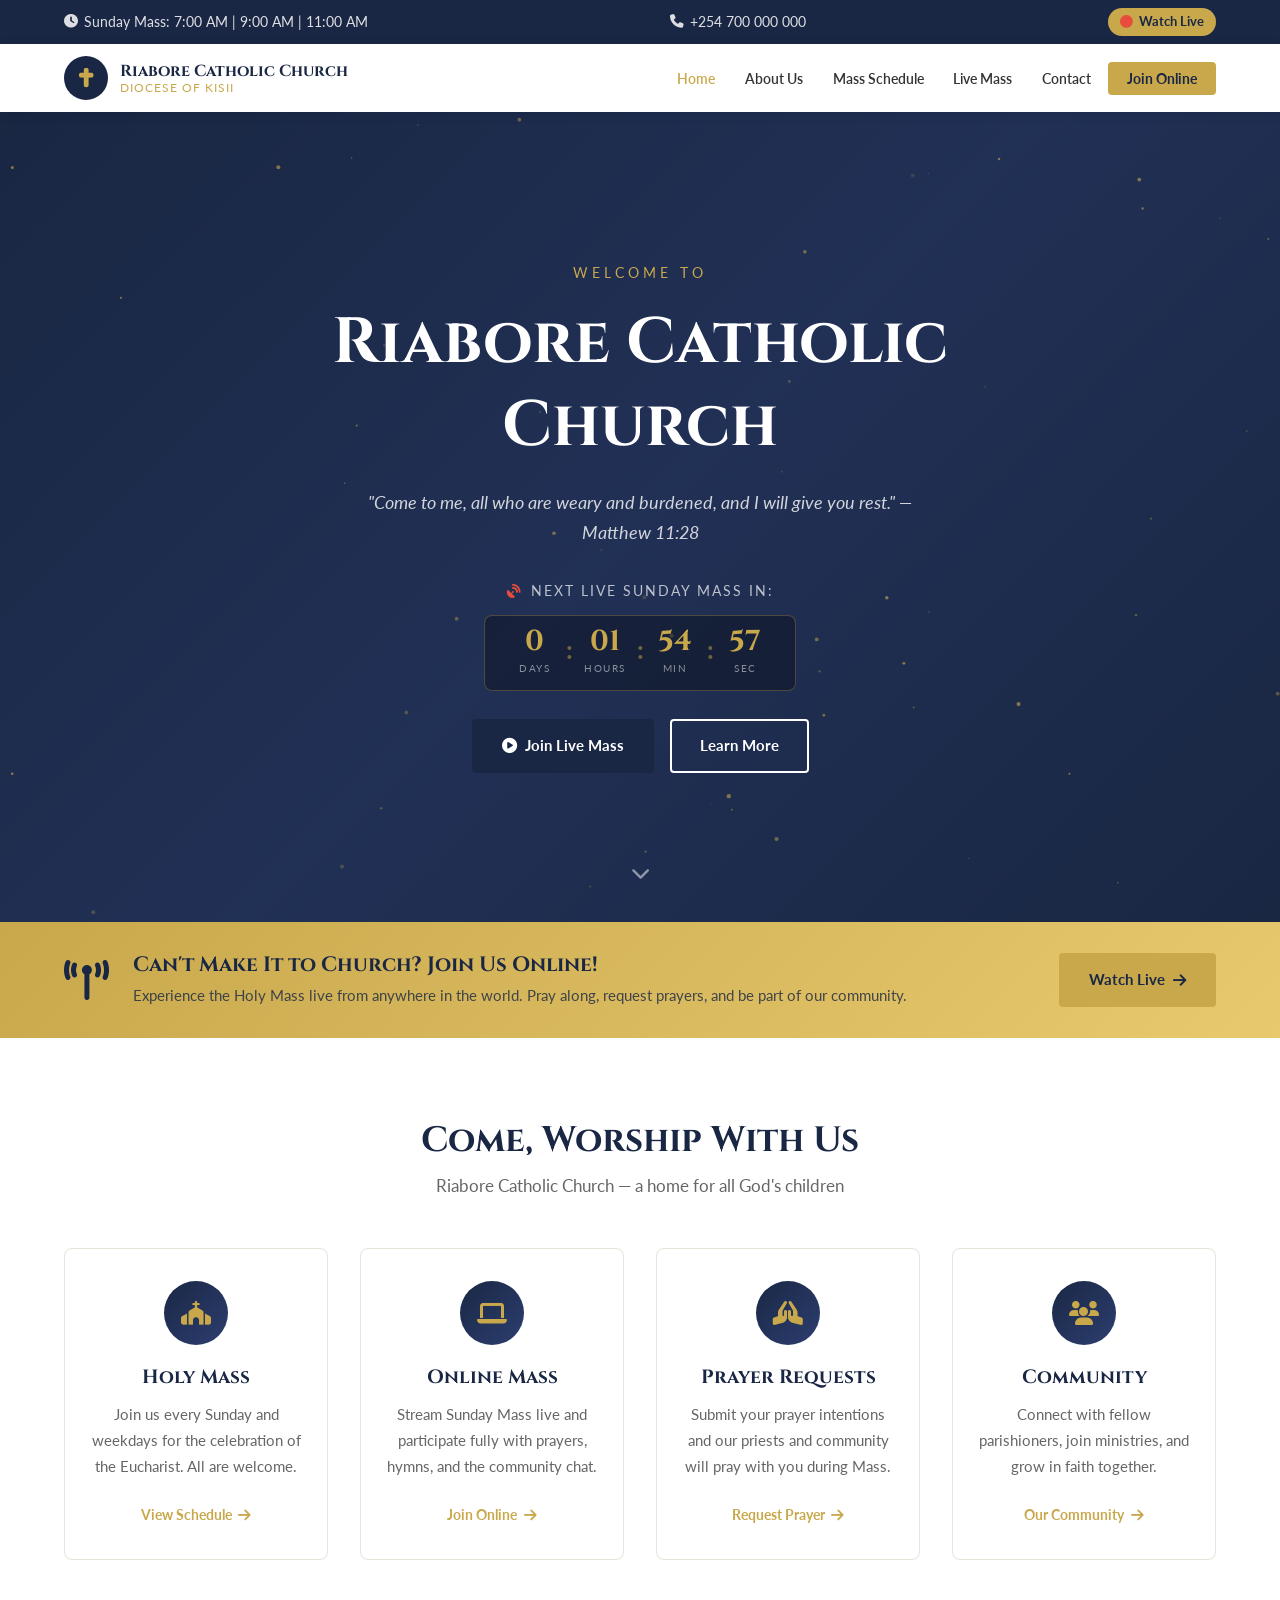
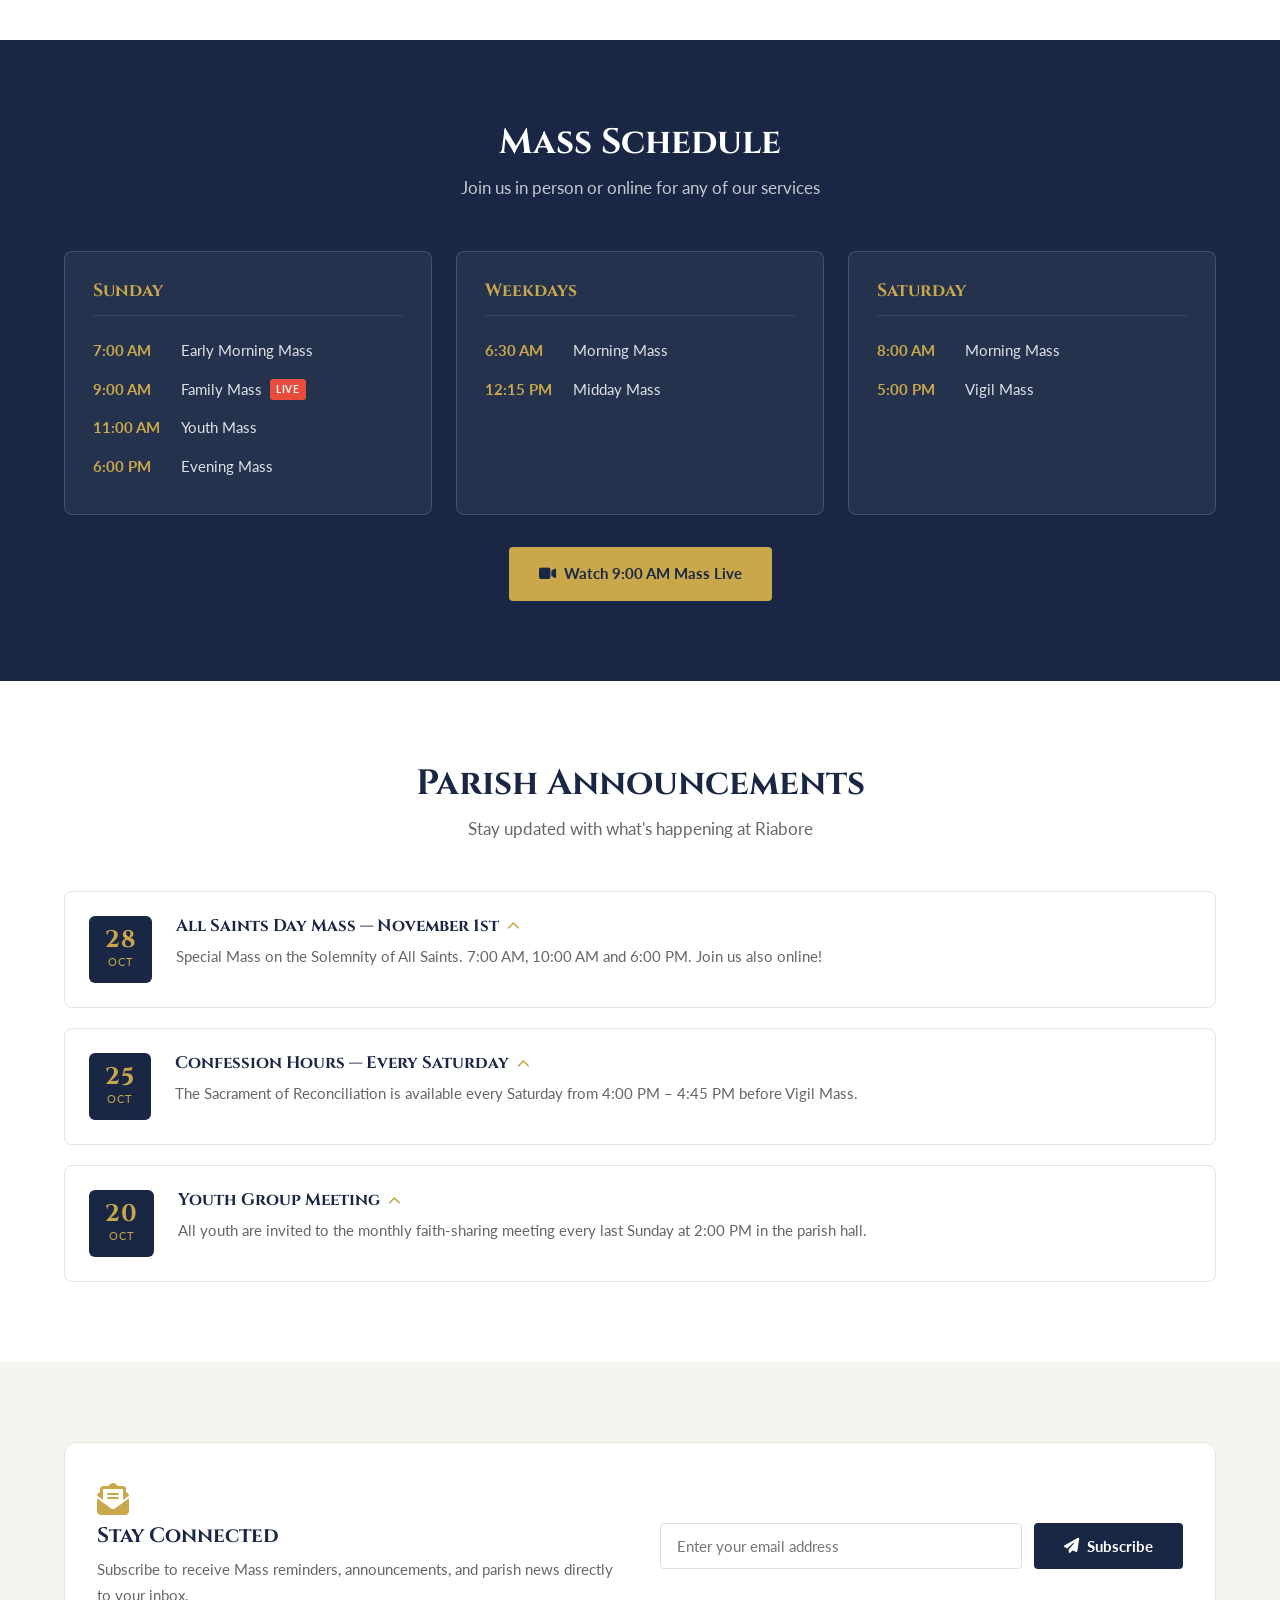
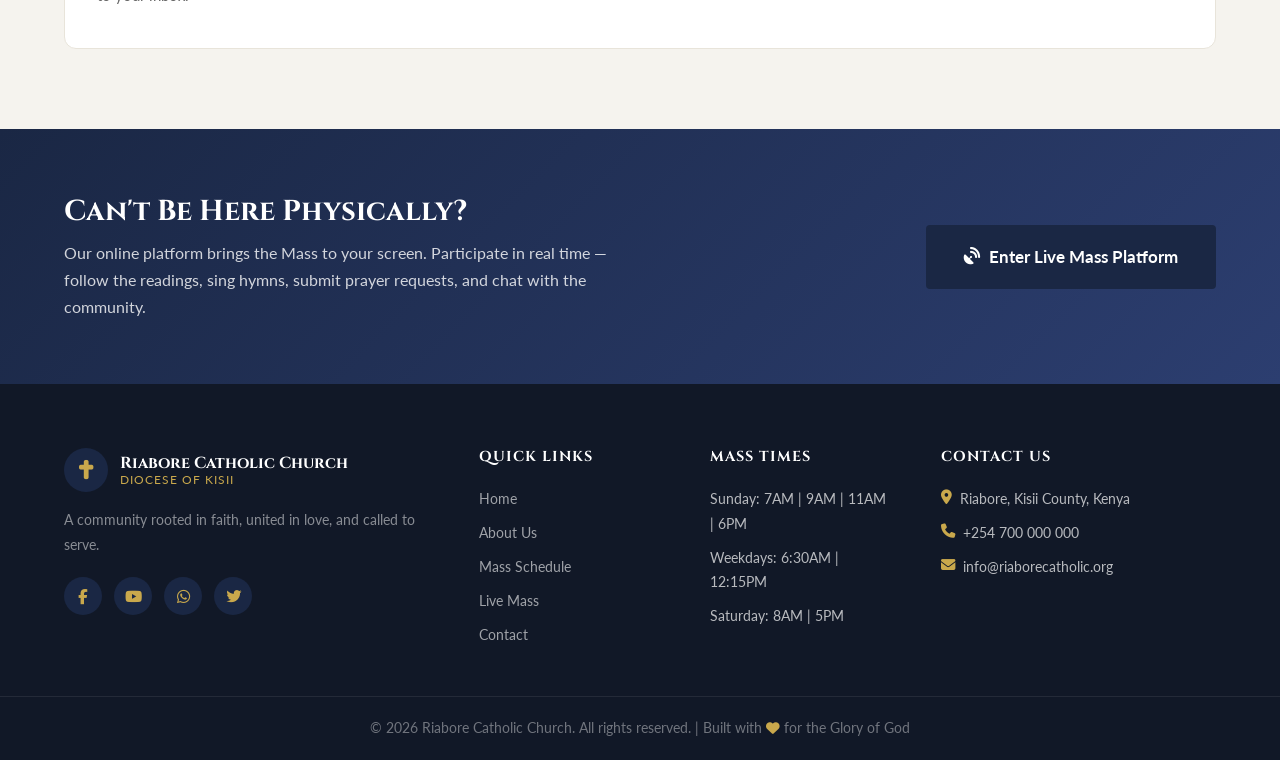
==== commit d246ddab: "title change" ====
--- a/index.html
+++ b/index.html
@@ -3,7 +3,7 @@
 <head>
   <meta charset="UTF-8" />
   <meta name="viewport" content="width=device-width, initial-scale=1.0"/>
-  <title>Riabore Catholic Church</title>
+  <title> St.Pius Riabore Catholic Church</title>
   <link rel="stylesheet" href="style.css" />
   <link href="https://fonts.googleapis.com/css2?family=Cinzel:wght@400;600;700&family=Lato:wght@300;400;700&display=swap" rel="stylesheet"/>
   <link rel="stylesheet" href="https://cdnjs.cloudflare.com/ajax/libs/font-awesome/6.5.0/css/all.min.css"/>
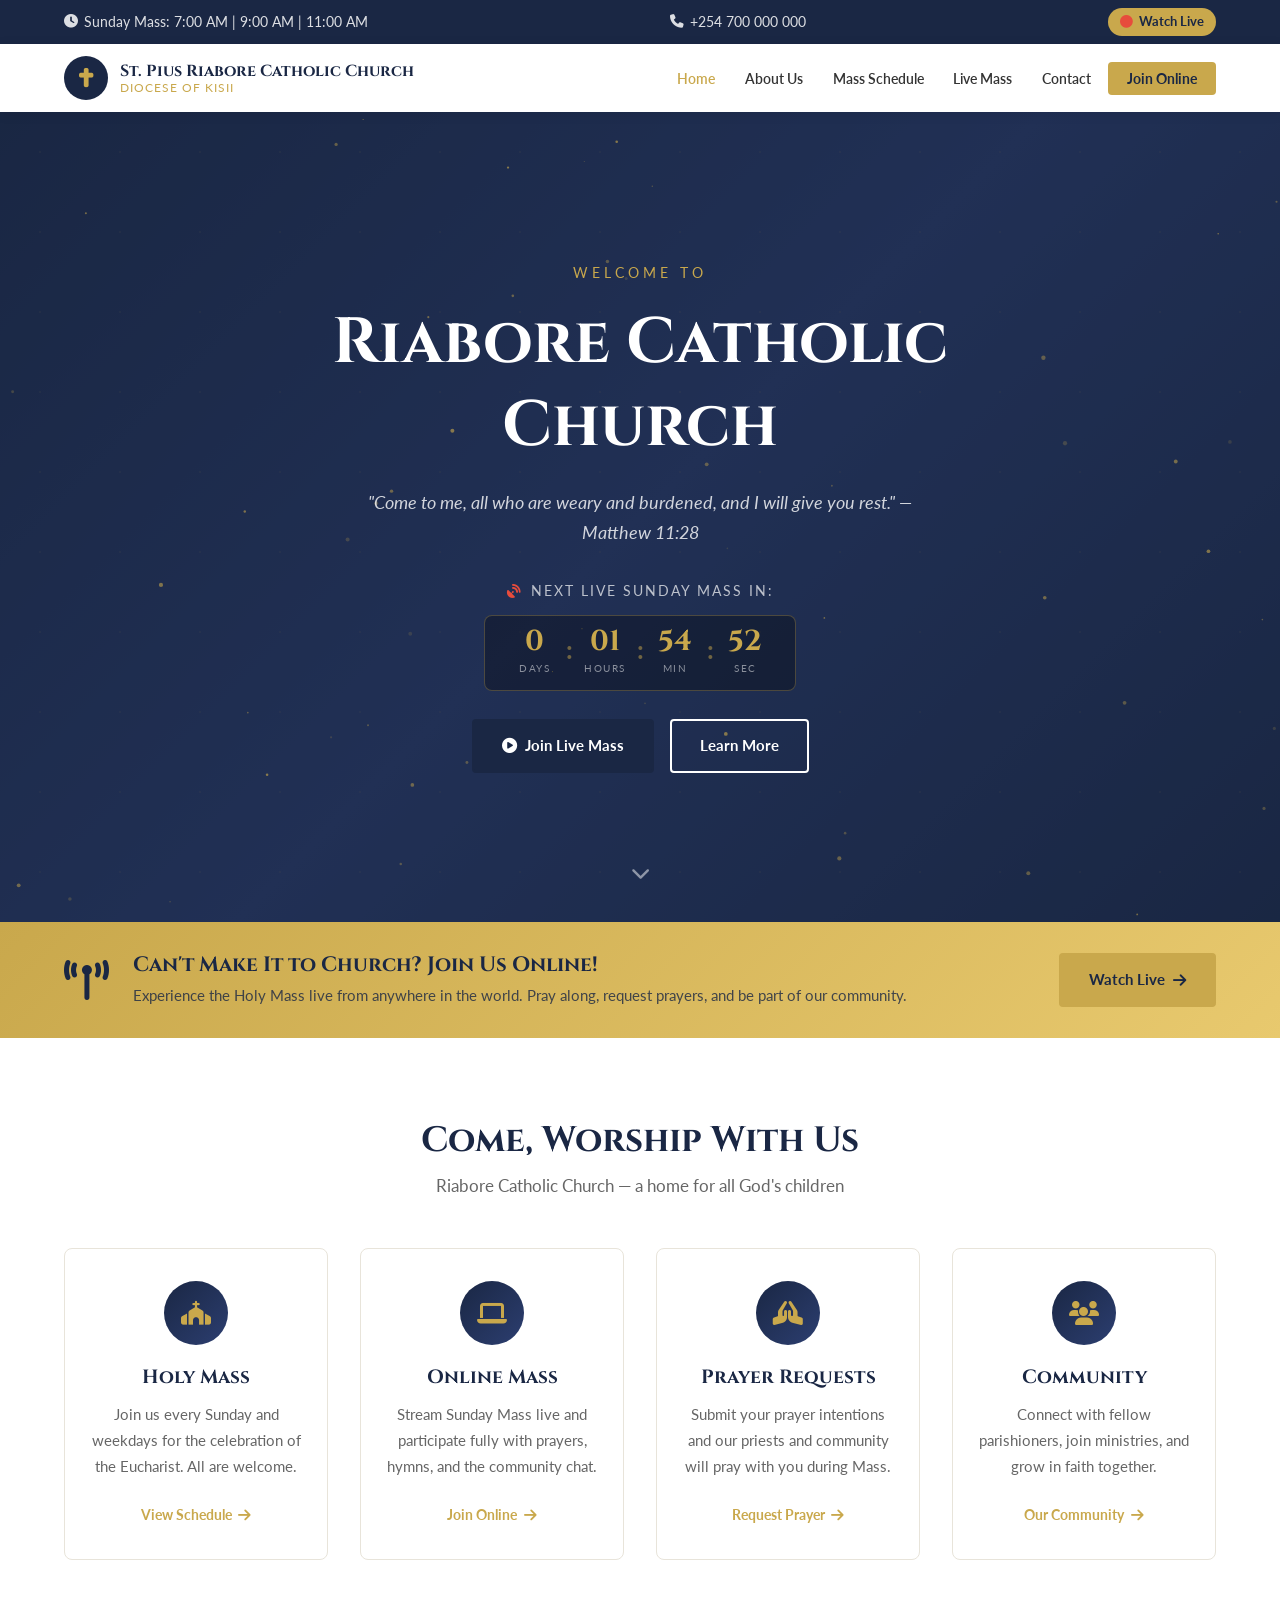
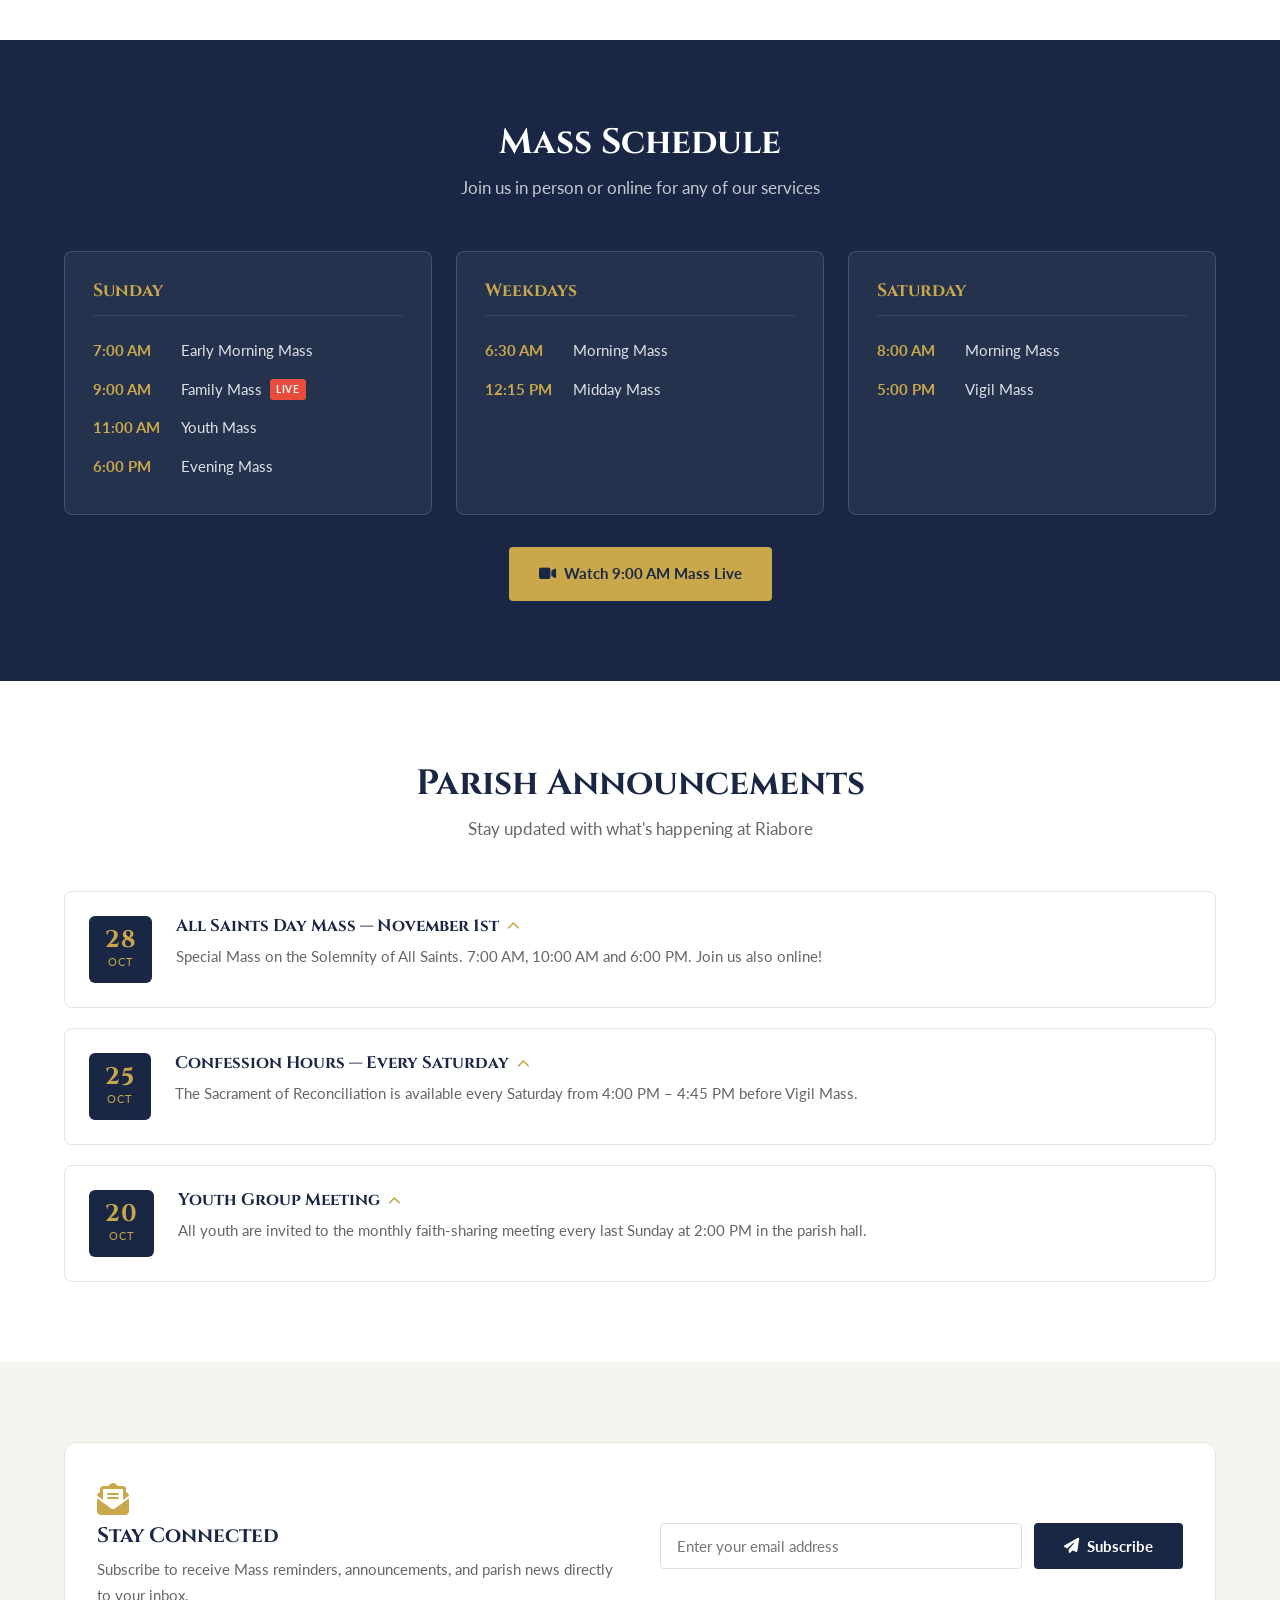
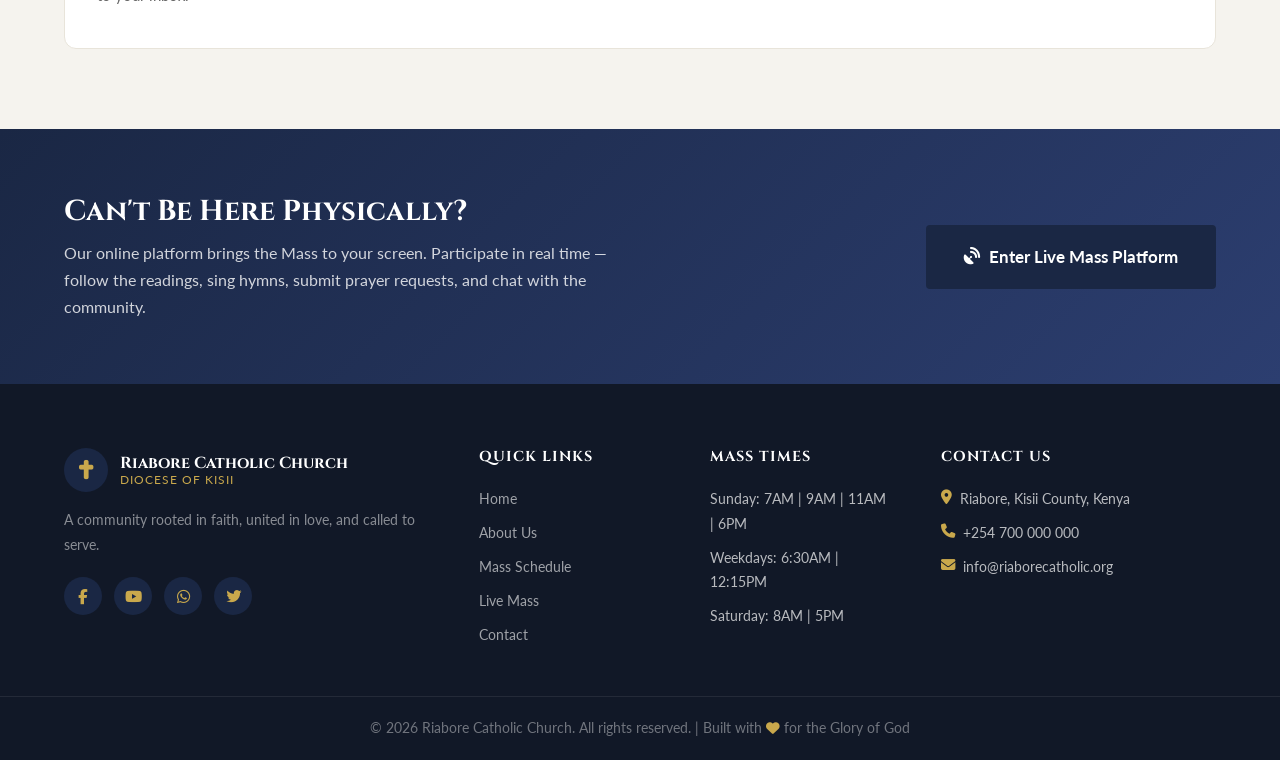
==== commit 0ecf64ec: "cgas" ====
--- a/index.html
+++ b/index.html
@@ -25,7 +25,7 @@
       <div class="logo">
         <div class="logo-icon"><i class="fas fa-cross"></i></div>
         <div class="logo-text">
-          <span class="church-name">Riabore Catholic Church</span>
+          <span class="church-name"> St. Pius Riabore Catholic Church</span>
           <span class="church-sub">Diocese of Kisii</span>
         </div>
       </div>
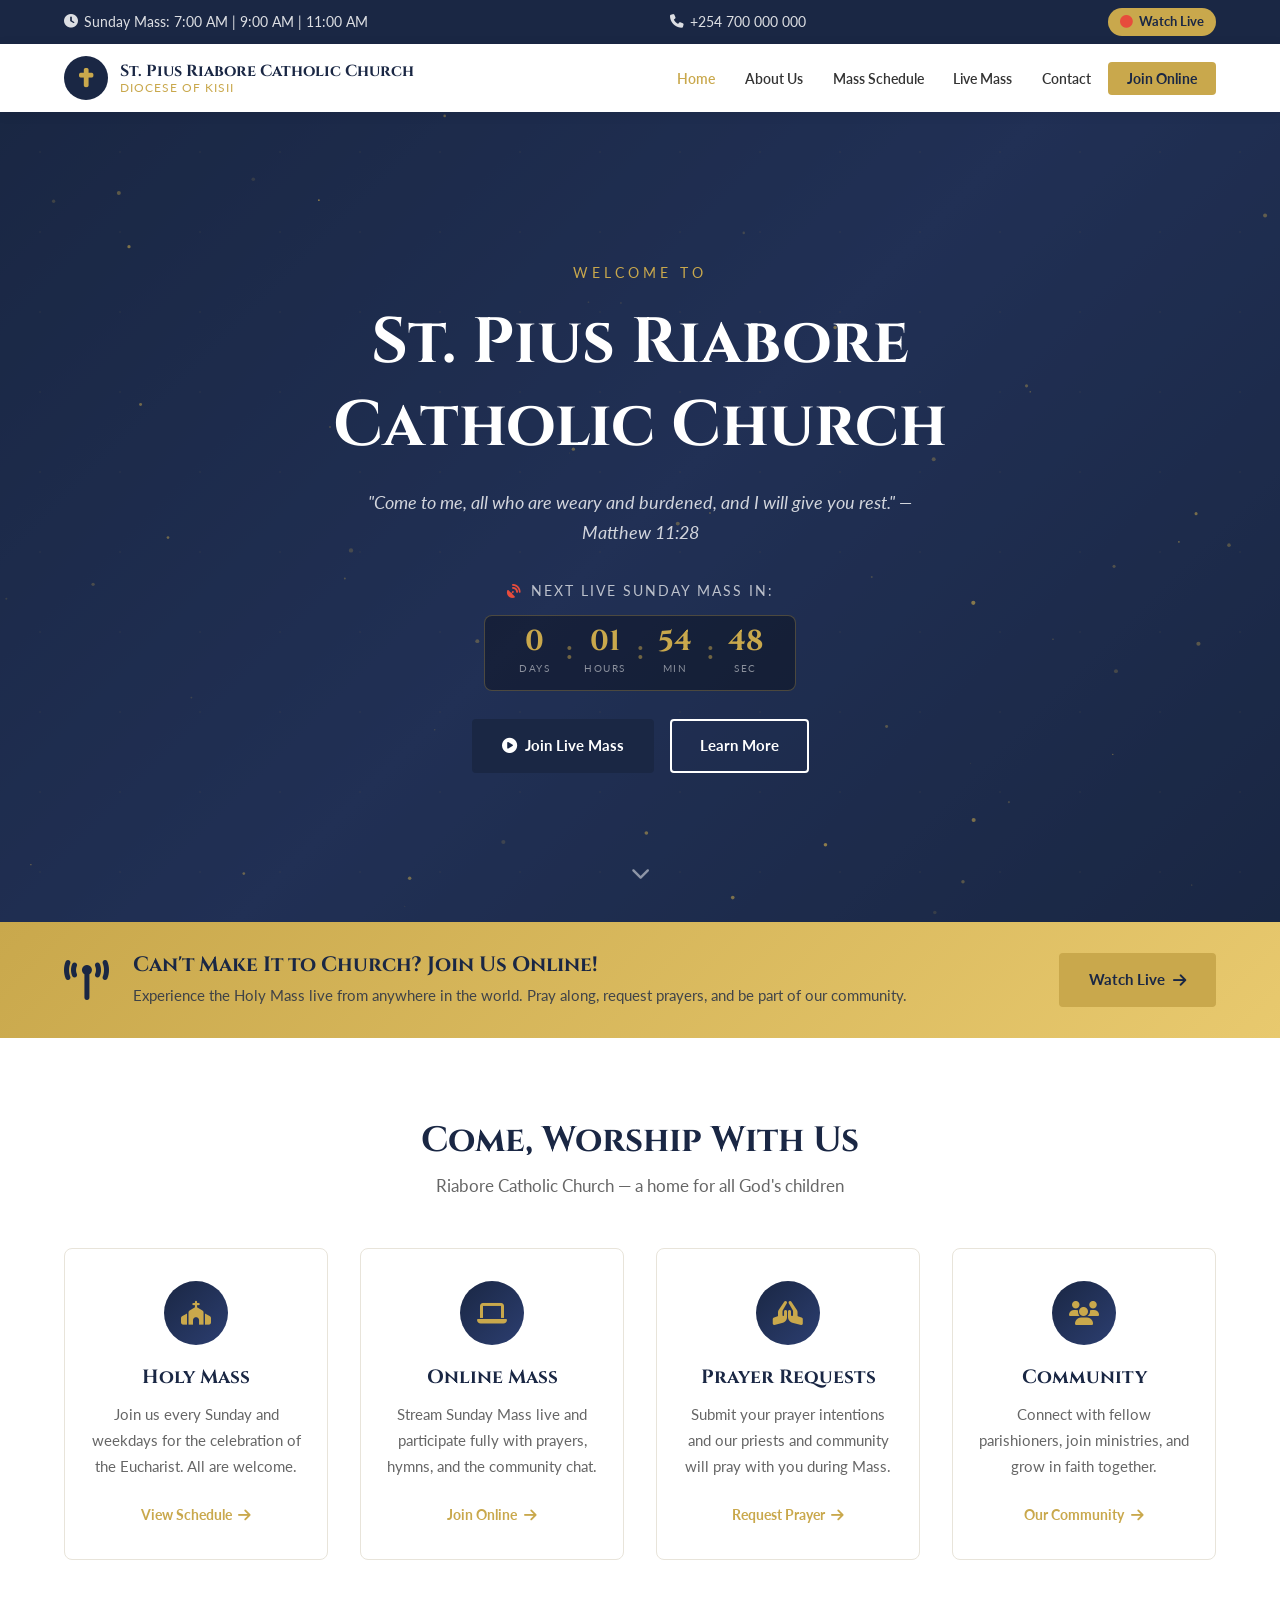
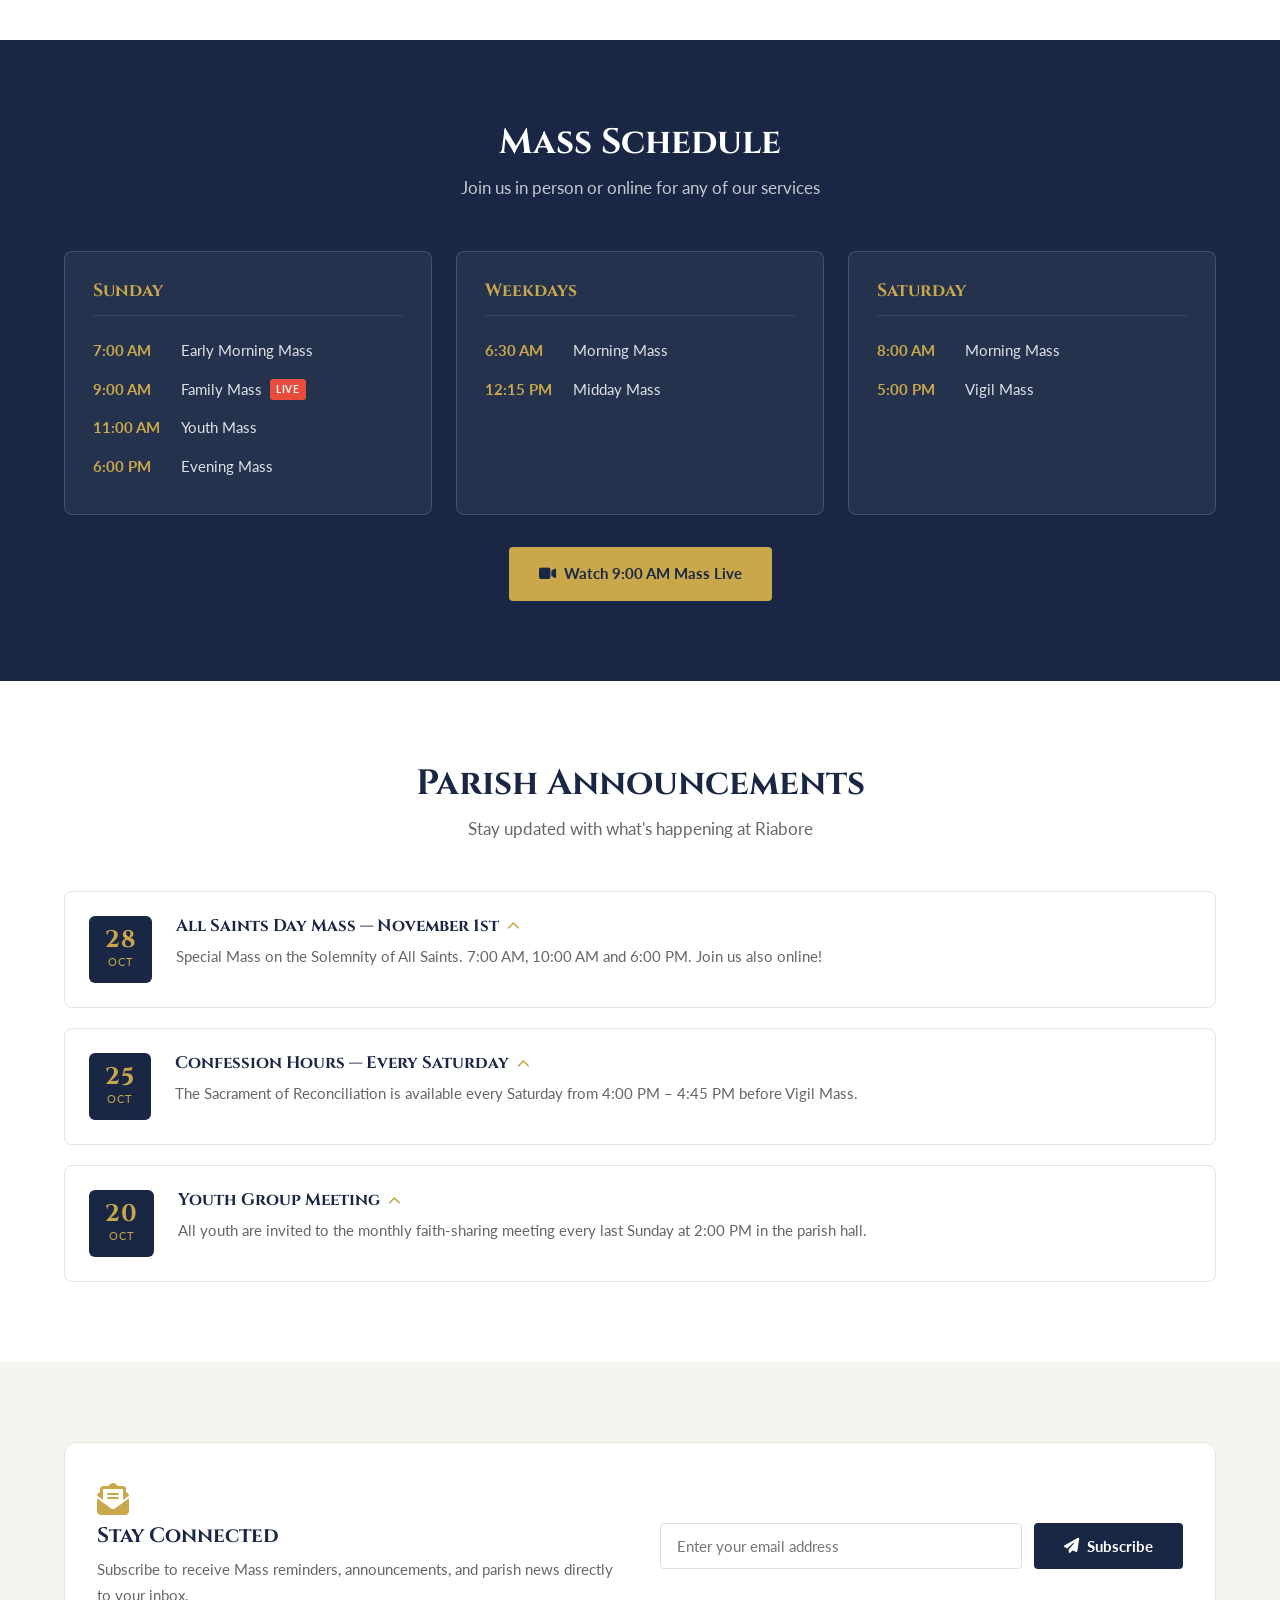
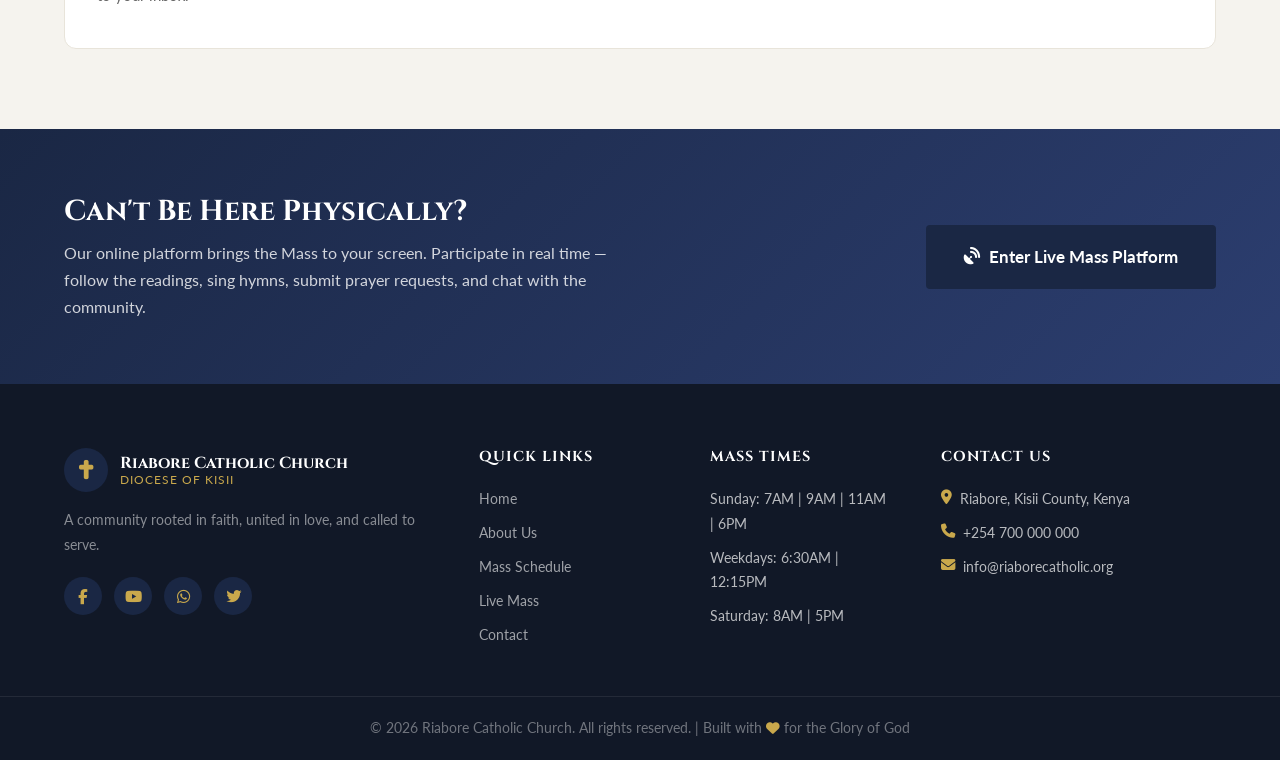
==== commit d19dd635: "Ggg" ====
--- a/index.html
+++ b/index.html
@@ -49,7 +49,7 @@
     <!-- Particle canvas injected by app.js -->
     <div class="hero-content">
       <p class="hero-sub">Welcome to</p>
-      <h1>Riabore Catholic Church</h1>
+      <h1>St. Pius Riabore Catholic Church</h1>
       <p class="hero-verse">"Come to me, all who are weary and burdened, and I will give you rest." — Matthew 11:28</p>
 
       <!-- Countdown Timer -->
